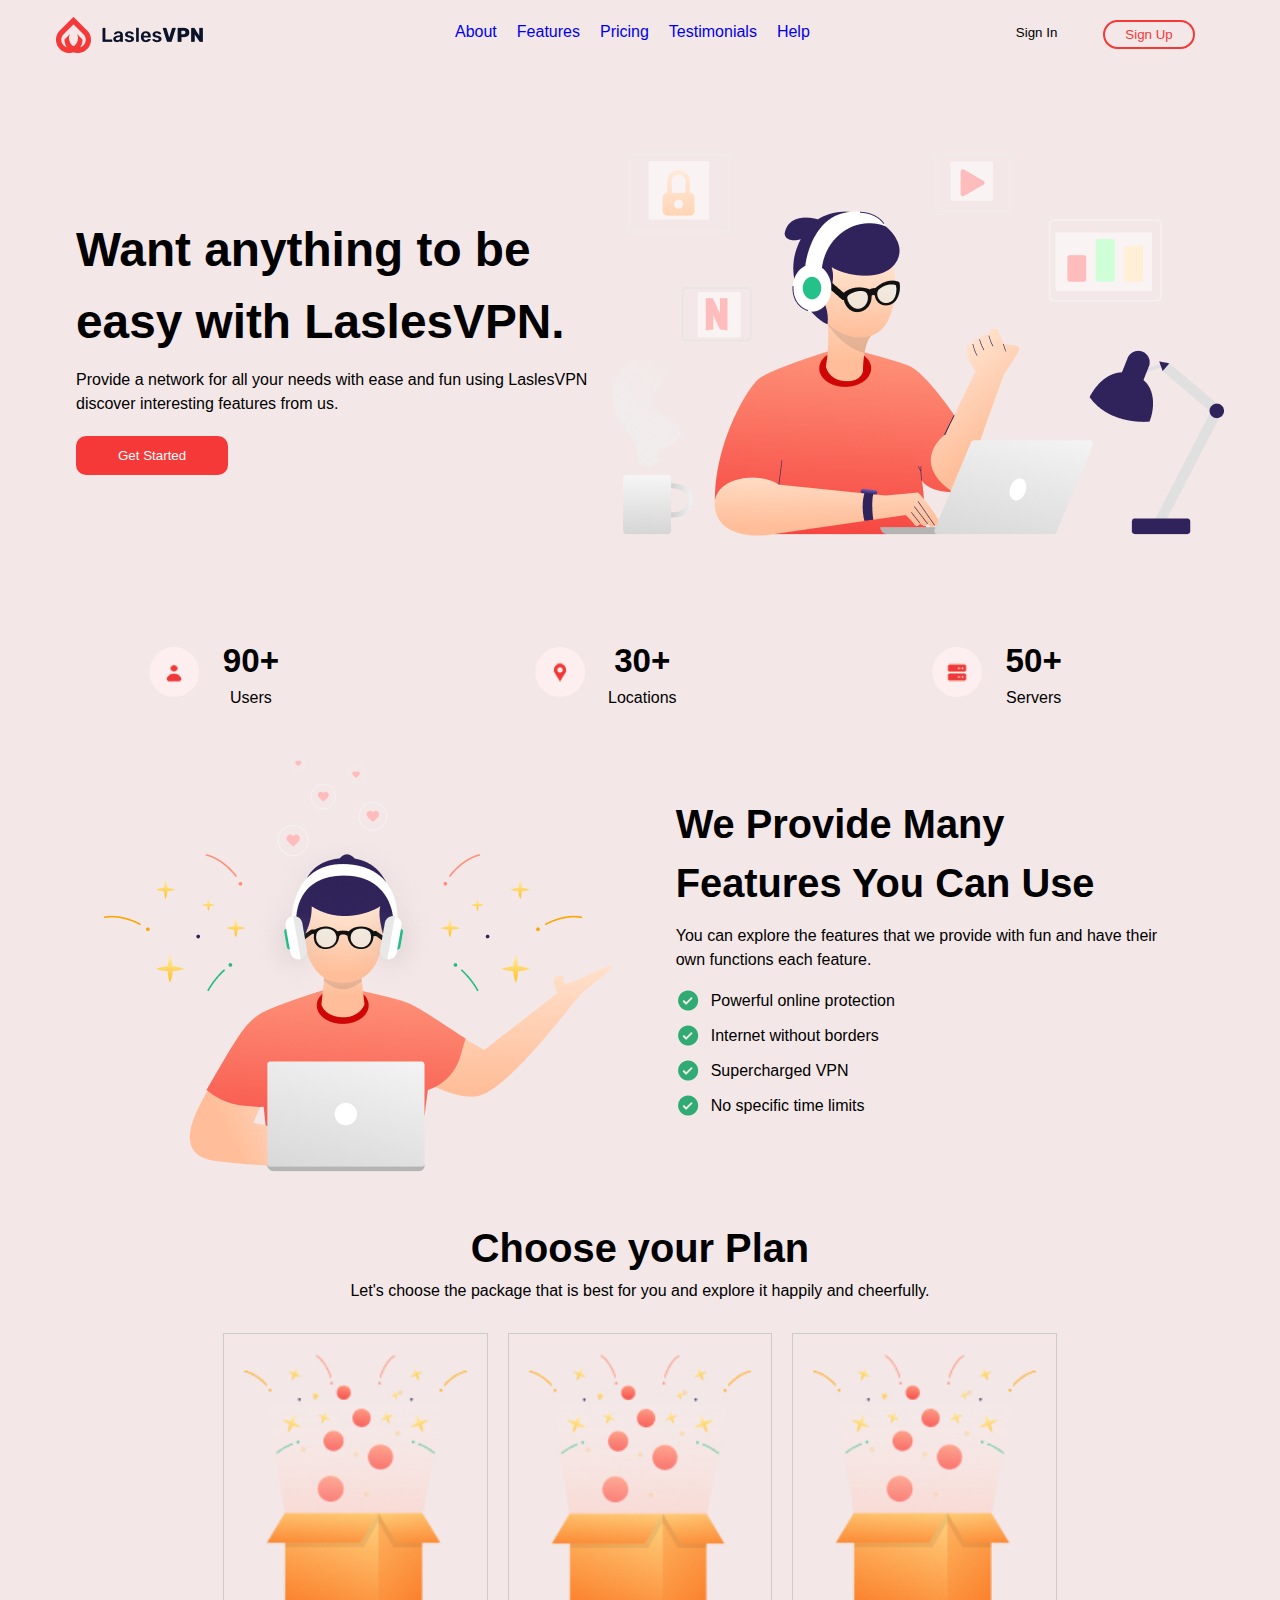
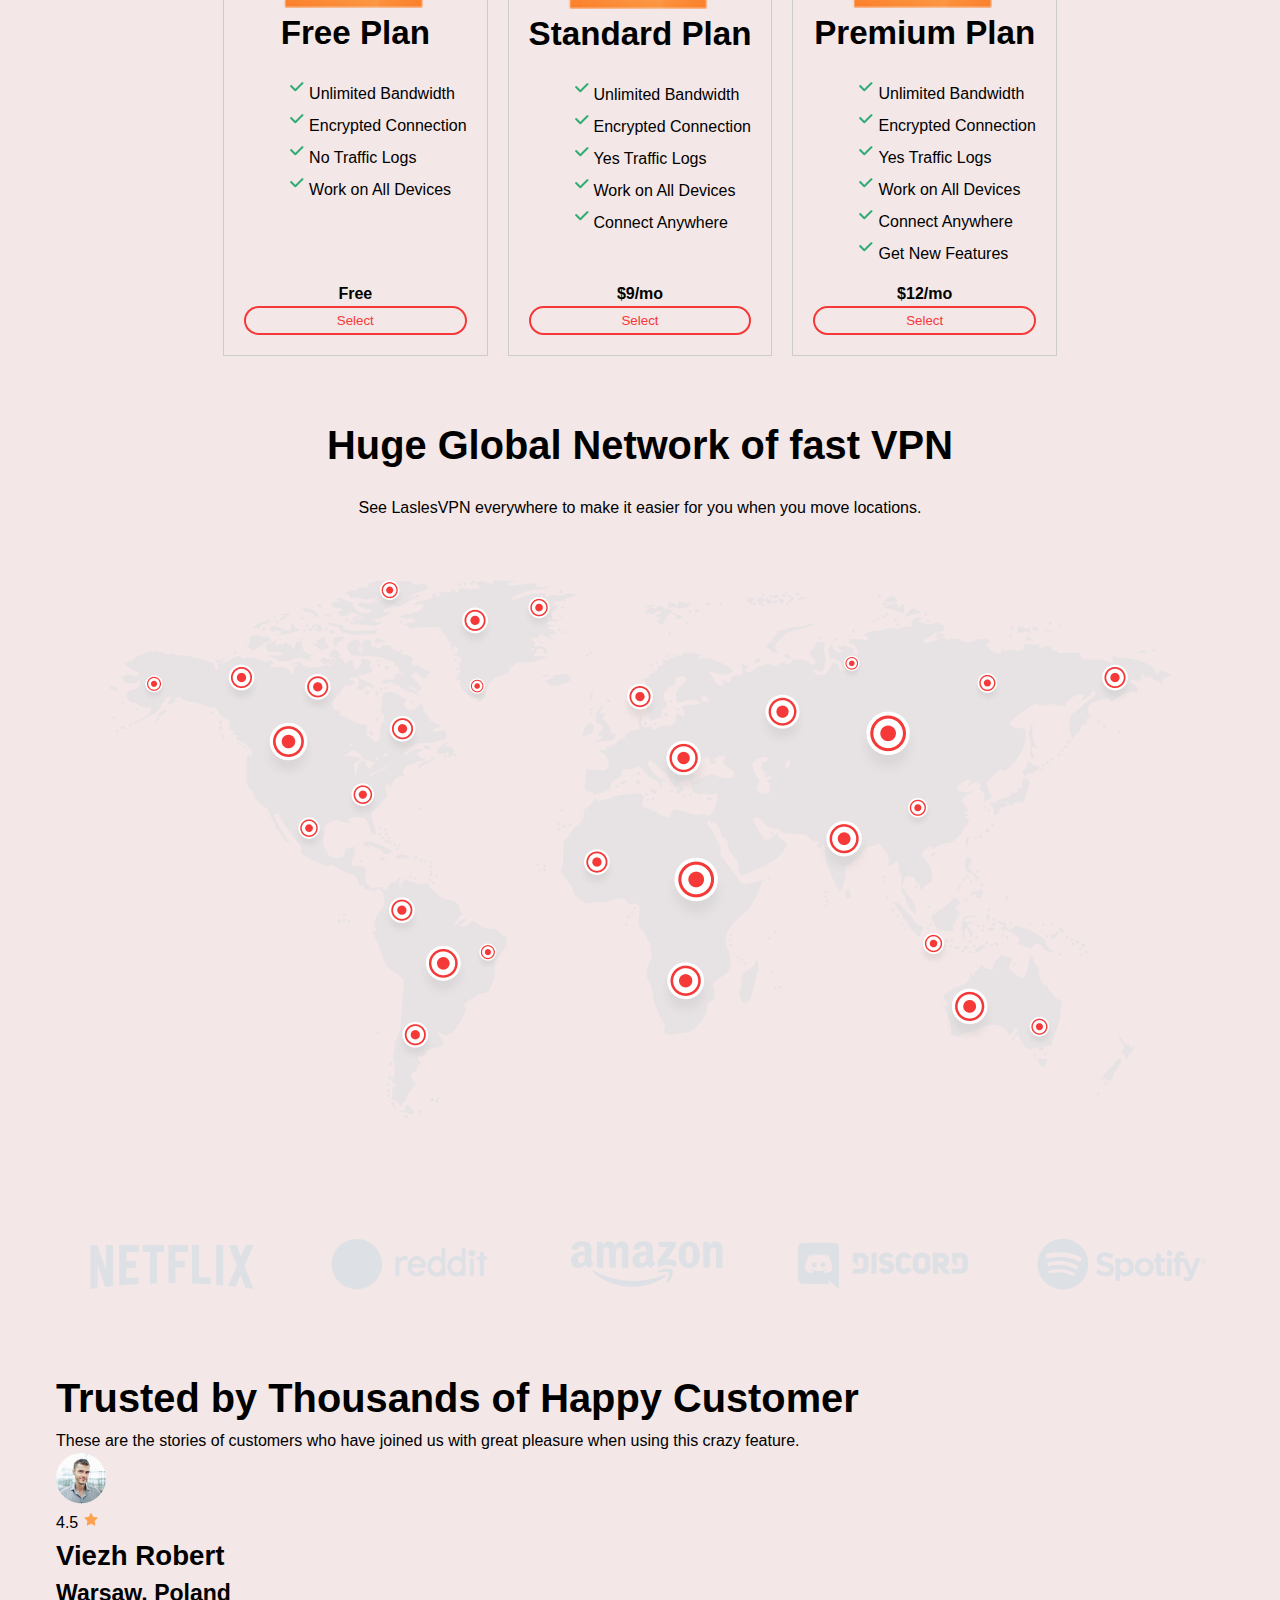
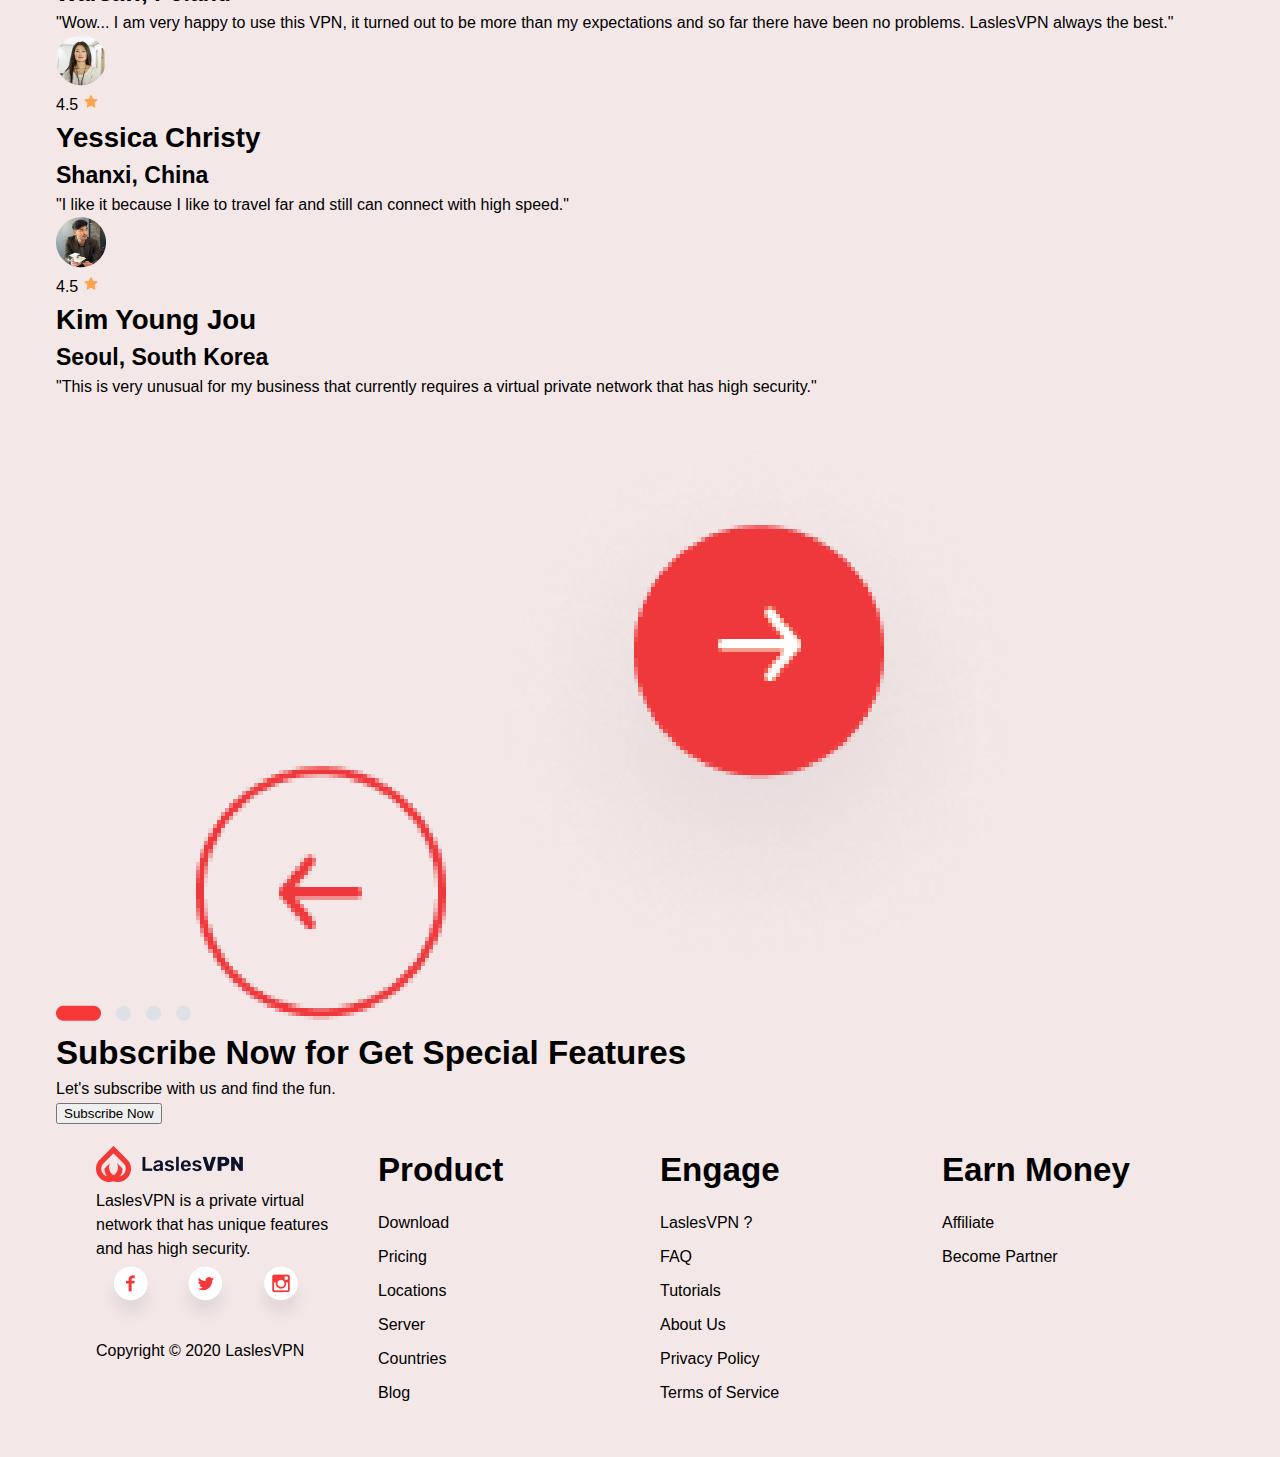
==== index.html @ 1bed78ab "adds styles to plans and network" ====
<!DOCTYPE html>
<html lang="en">

<head>
    <meta charset="UTF-8">
    <meta name="viewport" content="width=device-width, initial-scale=1.0">
    <title>Midterm</title>
    <link rel="stylesheet" href="css/main.css">
</head>

<body>
    <div class="container">
        <header class="header">
            <!-- Creating div for Navigation List -->
            <div class="nav">
                <img src="images/Logo.png" alt="">
                <nav>
                    <ul>
                        <li><a href="#">About</a></li>
                        <li><a href="#">Features</a></li>
                        <li><a href="#">Pricing</a></li>
                        <li><a href="#">Testimonials</a></li>
                        <li><a href="#">Help</a></li>
                        <li><button type="button" class="si-button">Sign In</button></li>
                        <li><button type="button" class="su-button">Sign Up</button></li>
                    </ul>
                </nav>
            </div>
        </header>

        <main class="main-content">
            <!-- creating div for Banner -->
            <div class="banner">
                <div class="banner-content">
                    <h1>Want anything to be easy with LaslesVPN.</h1>
                    <p>Provide a network for all your needs with ease and fun using LaslesVPN discover interesting
                        features
                        from us.</p>
                    <button type="button" class="gs-button">Get Started</button>
                </div>
                <img src="images/Illustration1.png" alt="">
            </div>
            <div class="uls-icons">
                <img src="images/users.png" alt="">
                <div>
                    <h3>90+</h3>
                    <p>Users</p>
                </div>
                <img src="images/locations.png" alt="">
                <div>
                    <h3>30+</h3>
                    <p>Locations</p>
                </div>
                <img src="images/servers.png" alt="">
                <div>
                    <h3>50+</h3>
                    <p>Servers</p>
                </div>
            </div>

            <!-- creating features section-->
            <section class="features-section">
                <div class="features">
                    <img src="images/Illustration2.png" alt="">
                    <div class="features-content">
                        <h2>We Provide Many Features You Can Use</h2>
                        <p>You can explore the features that we provide with fun and have their own functions each
                            feature.
                        </p>
                        <ul>
                            <li><img src="images/bx_bxs-check-circle.png" alt="">Powerful online protection</li>
                            <li><img src="images/bx_bxs-check-circle.png" alt="">Internet without borders</li>
                            <li><img src="images/bx_bxs-check-circle.png" alt="">Supercharged VPN</li>
                            <li><img src="images/bx_bxs-check-circle.png" alt="">No specific time limits</li>
                        </ul>
                    </div>
                </div>
            </section>

            <!-- creating section to create cards for choose your plan -->
            <section class="plans">
                <div class="plan-info">
                    <h2>Choose your Plan</h2>
                    <p>Let's choose the package that is best for you and explore it happily and cheerfully.</p>
                </div>
                <div class="plan-cards">
                    <div class="plan-card">
                        <img src="images/Premium.png" alt="">
                        <h3>Free Plan</h3>
                        <ul>
                            <li><img src="images/jam_check.png" alt="">Unlimited Bandwidth</li>
                            <li><img src="images/jam_check.png" alt="">Encrypted Connection</li>
                            <li><img src="images/jam_check.png" alt="">No Traffic Logs</li>
                            <li><img src="images/jam_check.png" alt="">Work on All Devices</li>
                        </ul>
                        <p>Free</p>
                        <button type="button" class="select-button">Select</button>
                    </div>
                    <div class="plan-card">
                        <img src="images/Premium.png" alt="">
                        <h3>Standard Plan</h3>
                        <ul>
                            <li><img src="images/jam_check.png" alt="">Unlimited Bandwidth</li>
                            <li><img src="images/jam_check.png" alt="">Encrypted Connection</li>
                            <li><img src="images/jam_check.png" alt="">Yes Traffic Logs</li>
                            <li><img src="images/jam_check.png" alt="">Work on All Devices</li>
                            <li><img src="images/jam_check.png" alt="">Connect Anywhere</li>
                        </ul>
                        <p>$9/mo</p>
                        <button type="button" class="select-button">Select</button>
                    </div>
                    <div class="plan-card">
                        <img src="images/Premium.png" alt="">
                        <h3>Premium Plan</h3>
                        <ul>
                            <li><img src="images/jam_check.png" alt="">Unlimited Bandwidth</li>
                            <li><img src="images/jam_check.png" alt="">Encrypted Connection</li>
                            <li><img src="images/jam_check.png" alt="">Yes Traffic Logs</li>
                            <li><img src="images/jam_check.png" alt="">Work on All Devices</li>
                            <li><img src="images/jam_check.png" alt="">Connect Anywhere</li>
                            <li><img src="images/jam_check.png" alt="">Get New Features</li>
                        </ul>
                        <p>$12/mo</p>
                        <button type="button" class="select-button">Select</button>
                    </div>
                </div>
            </section>

            <!-- creating network section -->
            <section class="network-section">
                <div class="network">
                    <h2>Huge Global Network of fast VPN</h2>
                    <p>See LaslesVPN everywhere to make it easier for you when you move locations.</p>
                    <img src="images/HugeGlobal.png" alt="">
                    <img src="images/Sponsored.png" alt="">
                </div>
            </section>

            <!-- creating testiomonial section -->
            <section class="testiomonial-section">
                <div class="testimonial">
                    <h2>Trusted by Thousands of Happy Customer</h2>
                    <p>These are the stories of customers who have joined us with great pleasure when using this
                        crazy feature.</p>
                    <div class="testimonial-card">
                        <img src="images/Ellipse175.png" alt="">
                        <p class="rating">
                            4.5 <img src="images/ant-design_star-filled.png" alt="">
                        </p>
                        <h4>Viezh Robert</h4>
                        <h5>Warsaw, Poland</h5>
                        <p>"Wow... I am very happy to use this VPN, it turned out to be more than my expectations
                            and so far there have been no problems. LaslesVPN always the best."</p>
                    </div>
                    <div class="testimonial-card">
                        <img src="images/Ellipse175(1).png" alt="">
                        <p class="rating">
                            4.5 <img src="images/ant-design_star-filled.png" alt="">
                        </p>
                        <h4>Yessica Christy</h4>
                        <h5>Shanxi, China</h5>
                        <p>"I like it because I like to travel far and still can connect with high speed."</p>
                    </div>
                    <div class="testimonial-card">
                        <img src="images/Ellipse175(2).png" alt="">
                        <p class="rating">
                            4.5 <img src="images/ant-design_star-filled.png" alt="">
                        </p>
                        <h4>Kim Young Jou</h4>
                        <h5>Seoul, South Korea</h5>
                        <p>"This is very unusual for my business that currently requires a virtual private network
                            that has high security."</p>
                    </div>
                    <img src="images/Group1300.png" alt="">
                    <img src="images/arrowleft.png" alt="">
                    <img src="images/arrowright.png" alt="">

                </div>
            </section>

            <!-- creating subscribe section -->
            <section class="subscribe-section">
                <div class="subscribe">
                    <h3>Subscribe Now for Get Special Features</h3>
                    <p>Let's subscribe with us and find the fun.</p>
                    <button type="submit" class="sub-button">Subscribe Now</button>
                </div>
            </section>
        </main>

        <!-- creating footer section -->
        <footer class="footer">
            <div class="left-column">
                <img src="images/Logo.png" alt="">
                <p>LaslesVPN is a private virtual network that has unique features and has high security.</p>
                <img src="images/Facebook.png" alt="">
                <img src="images/Twitter.png" alt="">
                <img src="images/Instagram.png" alt="">
                <p>Copyright &copy; 2020 LaslesVPN</p>
            </div>

            <div class="footer-links">
                <h3>Product</h3>
                <ul>
                    <li>Download</li>
                    <li>Pricing</li>
                    <li>Locations</li>
                    <li>Server</li>
                    <li>Countries</li>
                    <li>Blog</li>
                </ul>
            </div>

            <div class="footer-links">
                <h3>Engage</h3>
                <ul>
                    <li>LaslesVPN ?</li>
                    <li>FAQ</li>
                    <li>Tutorials</li>
                    <li>About Us</li>
                    <li>Privacy Policy</li>
                    <li>Terms of Service</li>
                </ul>
            </div>

            <div class="footer-links">
                <h3>Earn Money</h3>
                <ul>
                    <li>Affiliate</li>
                    <li>Become Partner</li>
                </ul>
            </div>
        </footer>
    </div>

</body>

</html>
---- css/main.css ----
/* Global Styles */
html {
    font-family: 'Open Sans', sans-serif;
    box-sizing: border-box;
    background-color: #f3e7e7;
}

body {
    line-height: 1.5;
    max-width: 1200px;
    margin: 0 auto;
}

h1,
h2,
h3,
h4,
h5 {
    font-weight: bold;
    margin: 0 auto
}

/* Proportionate font sizes to eachother: www.modularscale.com */
h1 {
    font-size: 47.776px;
}

h2 {
    font-size: 39.813px;
}

h3 {
    font-size: 33.178px;
}

h4 {
    font-size: 27.648px;
}

h5 {
    font-size: 23.04px;
}

p {
    margin: 0 auto;
}

/* Styling the global container */
.container {
    max-width: 1200px;
    margin: 0 auto;
    padding: 1em;
}

/* Removing bullet points and underline from nav list */
.nav ul {
    list-style: none;
}

.nav a {
    text-decoration: none;
}

/* Styling nav to the top of the page */
.nav {
    display: flex;
    align-items: center; 
}

.nav nav ul {
    display: flex;
    margin: 0;
    padding: 0;
    list-style: none;
}

.nav nav ul li {
    margin-right: 20px; 
}

/* Adjusting the margin to add space between the logo and the navigation */
.nav img {
    margin-right: 250px; 
}

/* Adjusting the margin to add space between "Help" and "Sign In" */
.nav nav ul li:nth-child(5) {
    margin-right: 200px; 
}

/* Styling Sign In & Sign Up buttons */
.si-button{
    background-color: transparent;
    border: none; 
    color: black; 
    margin-right: 20px; 
}

.su-button{
    background-color: transparent; 
    border: 2px solid #F53838; 
    border-radius: 20px;
    padding: 5px 20px;
    color: #F53838; 
}

/* Styling banner */
.banner {
    display: flex;
    align-items: center; 
    padding: 100px 0;
}

.banner img {
    flex: 1; 
    max-width: 100%; 
}

.banner-content {
    flex: 1; 
    padding: 0 20px; 
}

.banner p {
    padding-top: 10px;
}

.banner button {
    margin-top: 20px; 
}

.gs-button{
    background-color: #F53838; 
    border: 2px solid #F53838; 
    border-radius: 10px;
    padding: 10px 40px;
    color: #FFF; 
}

/* Putting icons in one row using flex */
.uls-icons {
    display: flex;
    align-items: center;
    
}

.uls-icons div {
    display: flex;
    flex-direction: column; 
    margin-right: auto;
}

.uls-icons img {
    width: 50px; 
    height: auto; 
    margin-right: 2%;
    margin-left: 8%;
}

/* Styling Features Div */
.features {
    display: flex;
    align-items: center; 
    margin: 4%;
}

.features img {
    max-width: 100%; 
    margin-right: 4%;
}

.features-content {
    flex: 1; 
    padding: 0 20px;
}

.features p {
    padding-top: 10px;
}

.features ul {
    list-style: none;
    padding: 0; 
}

.features ul li {
    display: flex; 
    align-items: center; 
    margin-bottom: 10px; 
}

.features ul li img {
    margin-right: 10px; 
}

/* Styling Choose your plan section */
.plans {
    text-align: center; 
}

.plan-info {
    margin-bottom: 20px; 
}

.plan-cards {
    display: flex;
    flex-wrap: wrap; 
    justify-content: center; 
    margin-bottom: 50px;
}

.plan-card {
    width: fit-content; 
    margin: 10px; 
    padding: 20px;
    box-sizing: border-box;
    border: 1px solid #ccc;
    text-align: center; 
    display: flex;
    flex-direction: column;
    justify-content: space-between;
}

.plan-card:hover {
    border: 2px solid #F53838;
}

.plan-card p {
    margin-top: auto; 
    font-weight: bold;
}

.plan-cards ul li {
    list-style: none;
    text-align: justify;
}

.select-button {
    background-color: transparent; 
    border: 2px solid #F53838; 
    border-radius: 20px;
    padding: 5px 20px;
    color: #F53838; 
}

.select-button:hover {
    color: #FFF;
    background-color: #F53838;
}

/* styling network section */
.network {
    display: flex;
    flex-direction: column;
    align-items: center;
    justify-content: center;
    text-align: center;
}

.network h2,
.network p {
    margin-bottom: 20px; 
}

.network img {
    margin-top: 40px; 
}

/* Footer Styling */
.footer {
    display: flex;
    flex-wrap: wrap;
    padding: 20px;
    background-color: #f3e7e7;
}

.footer > div {
    flex: 1;
    padding: 0 20px;
}

.footer img {
    max-width: 100%;
}

.footer-links ul {
    list-style: none;
    padding: 0;
}

.footer-links ul li {
    margin-bottom: 10px;
}
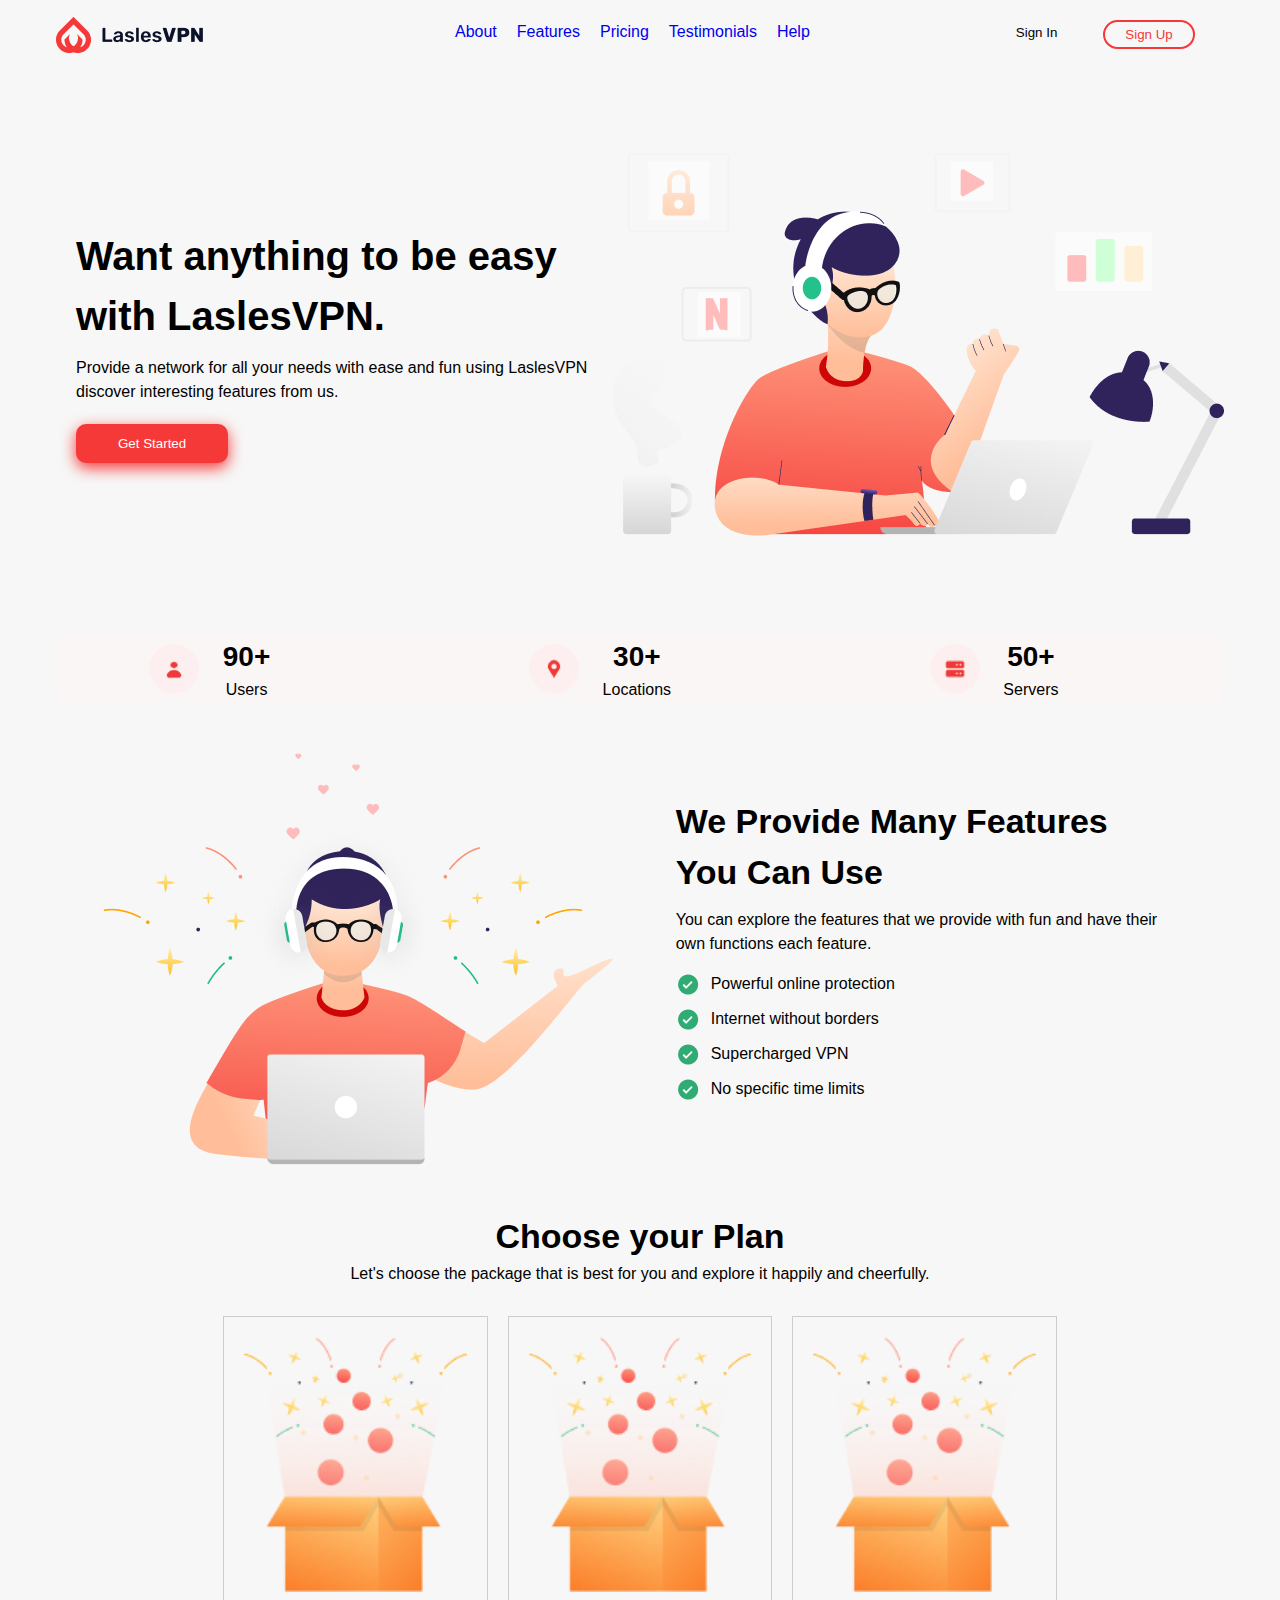
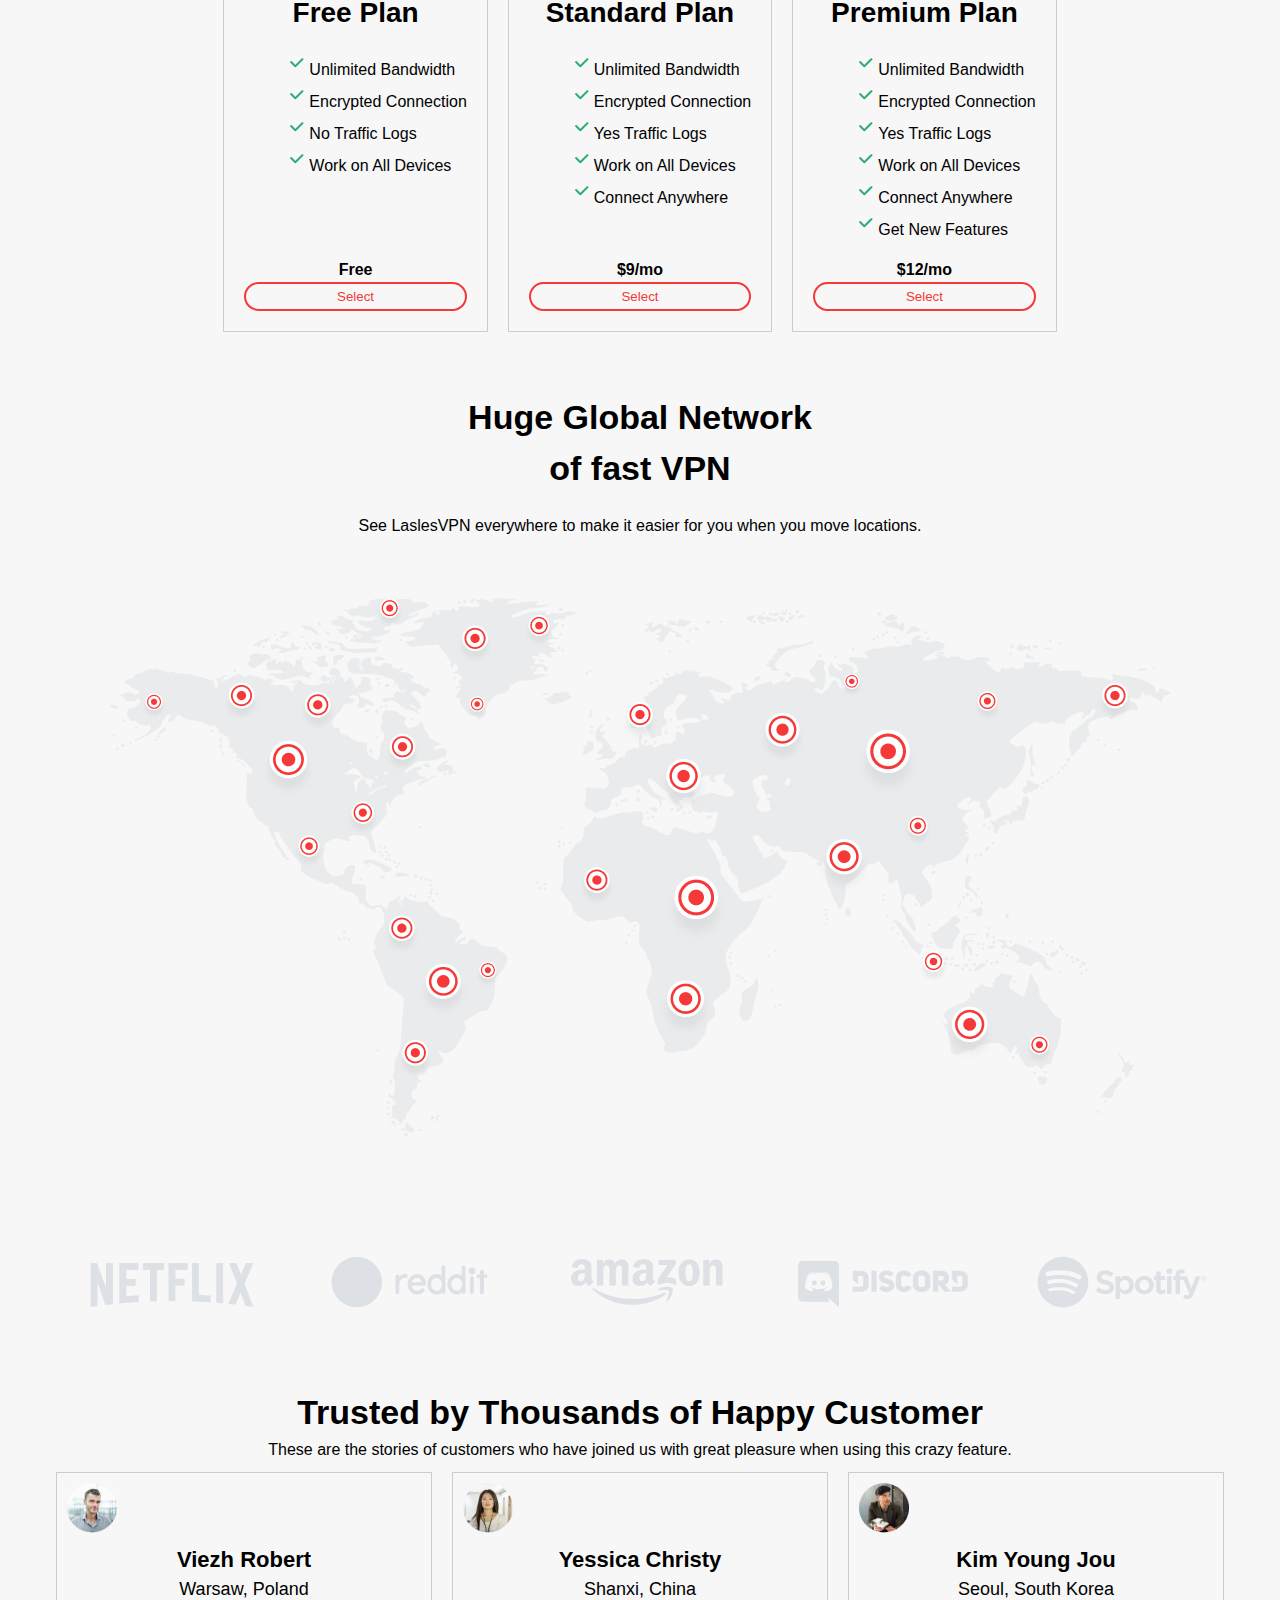
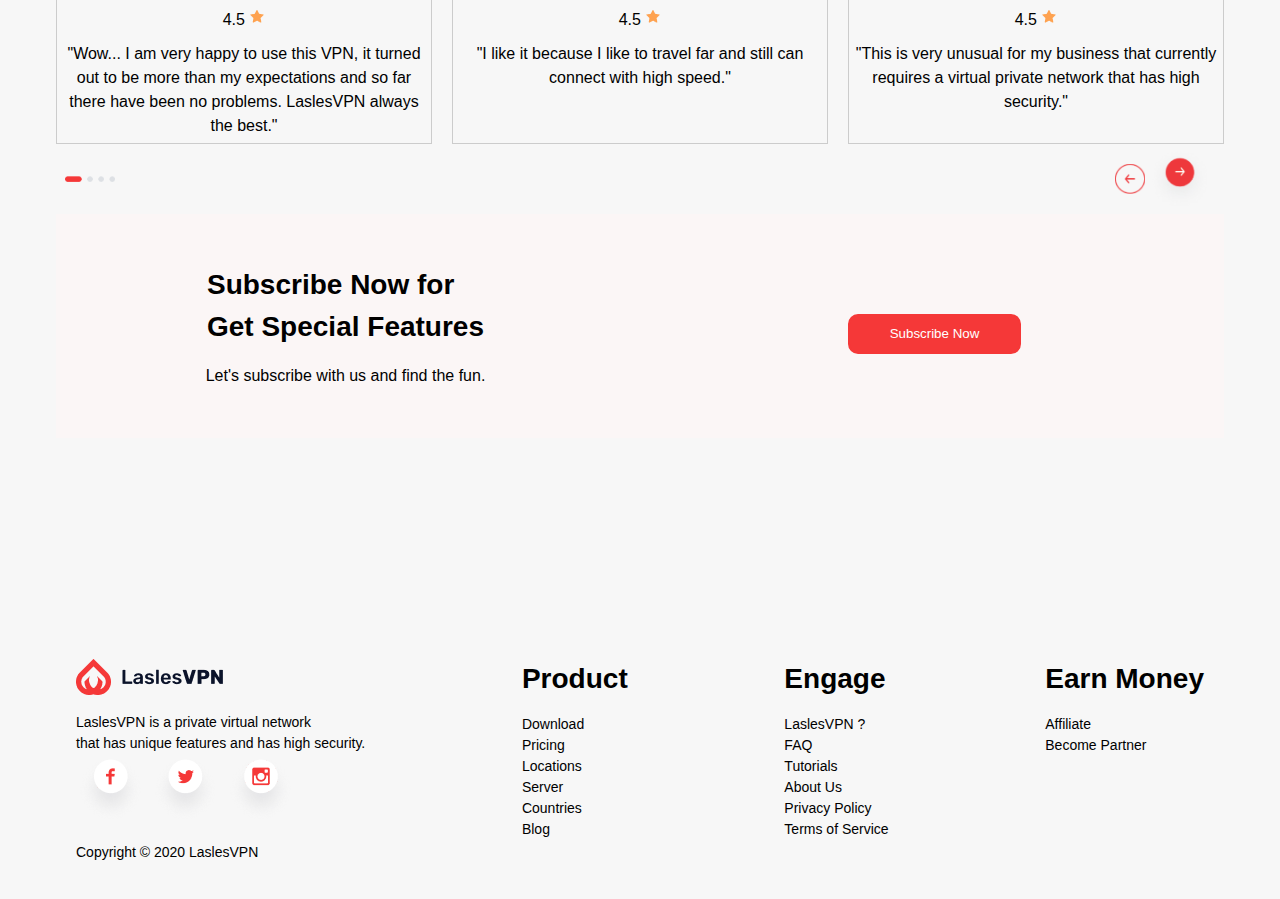
==== commit 34d904a0: "adds styles to footer" ====
--- a/index.html
+++ b/index.html
@@ -13,7 +13,7 @@
         <header class="header">
             <!-- Creating div for Navigation List -->
             <div class="nav">
-                <img src="images/Logo.png" alt="">
+                <img href="index.html" class="home-button" src="images/Logo.png" alt="">
                 <nav>
                     <ul>
                         <li><a href="#">About</a></li>
@@ -129,59 +129,76 @@
             <!-- creating network section -->
             <section class="network-section">
                 <div class="network">
-                    <h2>Huge Global Network of fast VPN</h2>
+                    <h2>Huge Global Network <br>of fast VPN</h2>
                     <p>See LaslesVPN everywhere to make it easier for you when you move locations.</p>
                     <img src="images/HugeGlobal.png" alt="">
                     <img src="images/Sponsored.png" alt="">
                 </div>
             </section>
 
+
             <!-- creating testiomonial section -->
-            <section class="testiomonial-section">
-                <div class="testimonial">
+            <div class="testimonial-container">
+
+                <div class="testimonial-heading">
                     <h2>Trusted by Thousands of Happy Customer</h2>
                     <p>These are the stories of customers who have joined us with great pleasure when using this
                         crazy feature.</p>
-                    <div class="testimonial-card">
-                        <img src="images/Ellipse175.png" alt="">
-                        <p class="rating">
-                            4.5 <img src="images/ant-design_star-filled.png" alt="">
-                        </p>
+                </div>
+
+                <div class="testimonial-cards">
+
+                    <section class="testimonial-card">
+                        <img class="profile" src="images/Ellipse175.png" alt="">
                         <h4>Viezh Robert</h4>
                         <h5>Warsaw, Poland</h5>
-                        <p>"Wow... I am very happy to use this VPN, it turned out to be more than my expectations
-                            and so far there have been no problems. LaslesVPN always the best."</p>
-                    </div>
-                    <div class="testimonial-card">
-                        <img src="images/Ellipse175(1).png" alt="">
-                        <p class="rating">
-                            4.5 <img src="images/ant-design_star-filled.png" alt="">
-                        </p>
+                        <p class="rating">4.5 <img src="images/ant-design_star-filled.png" alt=""></p>
+                        <div class="testimonial-info">
+                            <p>
+                                "Wow... I am very happy to use this VPN, it turned out to be more than my
+                                expectations and so far there have been no problems. LaslesVPN always the best."
+                            </p>
+                        </div>
+                    </section>
+
+                    <section class="testimonial-card">
+                        <img class="profile" src="images/Ellipse175(1).png" alt="">
                         <h4>Yessica Christy</h4>
                         <h5>Shanxi, China</h5>
-                        <p>"I like it because I like to travel far and still can connect with high speed."</p>
-                    </div>
-                    <div class="testimonial-card">
-                        <img src="images/Ellipse175(2).png" alt="">
-                        <p class="rating">
-                            4.5 <img src="images/ant-design_star-filled.png" alt="">
-                        </p>
+                        <p class="rating">4.5 <img src="images/ant-design_star-filled.png" alt=""></p>
+                        <div class="testimonial-info">
+                            <p>
+                                "I like it because I like to travel far and still can connect with high
+                                speed."
+                            </p>
+                        </div>
+                    </section>
+
+                    <section class="testimonial-card">
+                        <img class="profile" src="images/Ellipse175(2).png" alt="">
                         <h4>Kim Young Jou</h4>
                         <h5>Seoul, South Korea</h5>
-                        <p>"This is very unusual for my business that currently requires a virtual private network
-                            that has high security."</p>
-                    </div>
+                        <p class="rating"> 4.5 <img src="images/ant-design_star-filled.png" alt=""></p>
+                        <div class="testimonial-info">
+                            <p>
+                                "This is very unusual for my business that currently requires a virtual private network
+                                that has high security."
+                            </p>
+                        </div>
+                    </section>
+                </div>
+
+                <div class="testimonial-foot">
                     <img src="images/Group1300.png" alt="">
                     <img src="images/arrowleft.png" alt="">
                     <img src="images/arrowright.png" alt="">
-
-                </div>
-            </section>
+                </div>
+            </div>
 
             <!-- creating subscribe section -->
             <section class="subscribe-section">
                 <div class="subscribe">
-                    <h3>Subscribe Now for Get Special Features</h3>
+                    <h3>Subscribe Now for<br>Get Special Features</h3>
                     <p>Let's subscribe with us and find the fun.</p>
                     <button type="submit" class="sub-button">Subscribe Now</button>
                 </div>
@@ -192,7 +209,7 @@
         <footer class="footer">
             <div class="left-column">
                 <img src="images/Logo.png" alt="">
-                <p>LaslesVPN is a private virtual network that has unique features and has high security.</p>
+                <p>LaslesVPN is a private virtual network<br>that has unique features and has high security.</p>
                 <img src="images/Facebook.png" alt="">
                 <img src="images/Twitter.png" alt="">
                 <img src="images/Instagram.png" alt="">
--- a/css/main.css
+++ b/css/main.css
@@ -2,7 +2,7 @@
 html {
     font-family: 'Open Sans', sans-serif;
     box-sizing: border-box;
-    background-color: #f3e7e7;
+    background-color: #f7f7f7; 
 }
 
 body {
@@ -20,30 +20,32 @@
     margin: 0 auto
 }
 
-/* Proportionate font sizes to eachother: www.modularscale.com */
+
 h1 {
-    font-size: 47.776px;
+    font-size: 40px;
 }
 
 h2 {
-    font-size: 39.813px;
+    font-size: 34px;
 }
 
 h3 {
-    font-size: 33.178px;
+    font-size: 28px;
 }
 
 h4 {
-    font-size: 27.648px;
+    font-size: 22px;
 }
 
 h5 {
-    font-size: 23.04px;
+    font-size: 18px;
 }
 
 p {
     margin: 0 auto;
-}
+    font-size: 16px;
+}
+
 
 /* Styling the global container */
 .container {
@@ -104,6 +106,22 @@
     color: #F53838; 
 }
 
+.si-button:hover {
+    color: #F53838; 
+}
+
+.su-button:hover {
+    background-color: #F53838;
+    color: #FFF;
+}
+
+.home-button {
+    transition: transform 0.3s ease;
+}
+
+.home-button:hover {
+    transform: scale(1.3); 
+}
 /* Styling banner */
 .banner {
     display: flex;
@@ -135,13 +153,14 @@
     border-radius: 10px;
     padding: 10px 40px;
     color: #FFF; 
+    box-shadow: 0 5px 15px #F53838;
 }
 
 /* Putting icons in one row using flex */
 .uls-icons {
     display: flex;
     align-items: center;
-    
+    background-color: #fbf6f6;
 }
 
 .uls-icons div {
@@ -266,21 +285,119 @@
     margin-top: 40px; 
 }
 
+/* Styling Testimonials */
+.testimonial-heading {
+    text-align: center;
+    padding-bottom: 10px;
+}
+
+.testimonial-card h5 {
+    font-weight: lighter;
+}
+
+.testimonial-cards {
+    display: grid;
+    grid-template-columns: repeat(auto-fit, minmax(200px, 1fr)); 
+    gap: 20px; 
+}
+
+.testimonial-card {
+    display: flex;
+    flex-direction: column; 
+    border: 1px solid #ccc;
+}
+
+.profile {
+    width: 50px;
+    height: 50px;
+    padding: 10px;
+}
+
+.testimonial-card p {
+    margin: 5px 0;
+    text-align: center;
+}
+
+.testimonial-foot {
+    display: flex;
+    justify-content: center; /* Center the images horizontally */
+    align-items: center; 
+}
+.testimonial-foot img:nth-child(1) {
+    width: 50px;
+}
+
+.testimonial-foot img:nth-child(2) {
+    width: 30px;
+    height: 30px;
+    padding-left: 1000px;
+}
+
+.testimonial-foot img:nth-child(3) {
+    width: 70px;
+    height: 70px;
+}
+
+/* Subscribe Section Stylling */
+.subscribe {
+    display: grid;
+    grid-template-columns: 1fr 1fr; 
+    grid-template-rows: 1fr auto;
+    gap: 10px; 
+}
+
+.subscribe {
+    background-color: #fbf6f6;
+}
+
+.subscribe p {
+    grid-column: 1;
+    margin-bottom: 50px;
+}
+
+.subscribe h3 {
+    margin-top: 50px;
+}
+
+.sub-button {
+    grid-column: 2;
+    grid-row: 1;
+    justify-self: center;
+    margin-top: 100px;
+}
+
+
+.sub-button {
+    background-color: #F53838; 
+    color: #FFF; 
+    border: 2px solid #F53838; 
+    border-radius: 10px;
+    padding: 10px 40px; 
+    width: auto; 
+    height: 40px; 
+}
+
+.sub-button:hover {
+    color: #F53838;
+    background-color: #FFF;
+}
+
 /* Footer Styling */
 .footer {
     display: flex;
-    flex-wrap: wrap;
-    padding: 20px;
-    background-color: #f3e7e7;
-}
-
-.footer > div {
-    flex: 1;
-    padding: 0 20px;
+    justify-content: space-between; 
+    padding: 20px; 
+    margin-top: 200px;
+}
+
+.footer p,
+.footer ul {
+    font-size: 14px;
 }
 
 .footer img {
-    max-width: 100%;
+    max-width: 100%; 
+    margin-bottom: 10px; 
 }
 
 .footer-links ul {
@@ -288,6 +405,11 @@
     padding: 0;
 }
 
-.footer-links ul li {
-    margin-bottom: 10px;
-}
+.footer-links ul {
+    list-style: none; 
+    padding: 0; 
+}
+
+.footer-links h3 {
+    margin-bottom: 10px; 
+}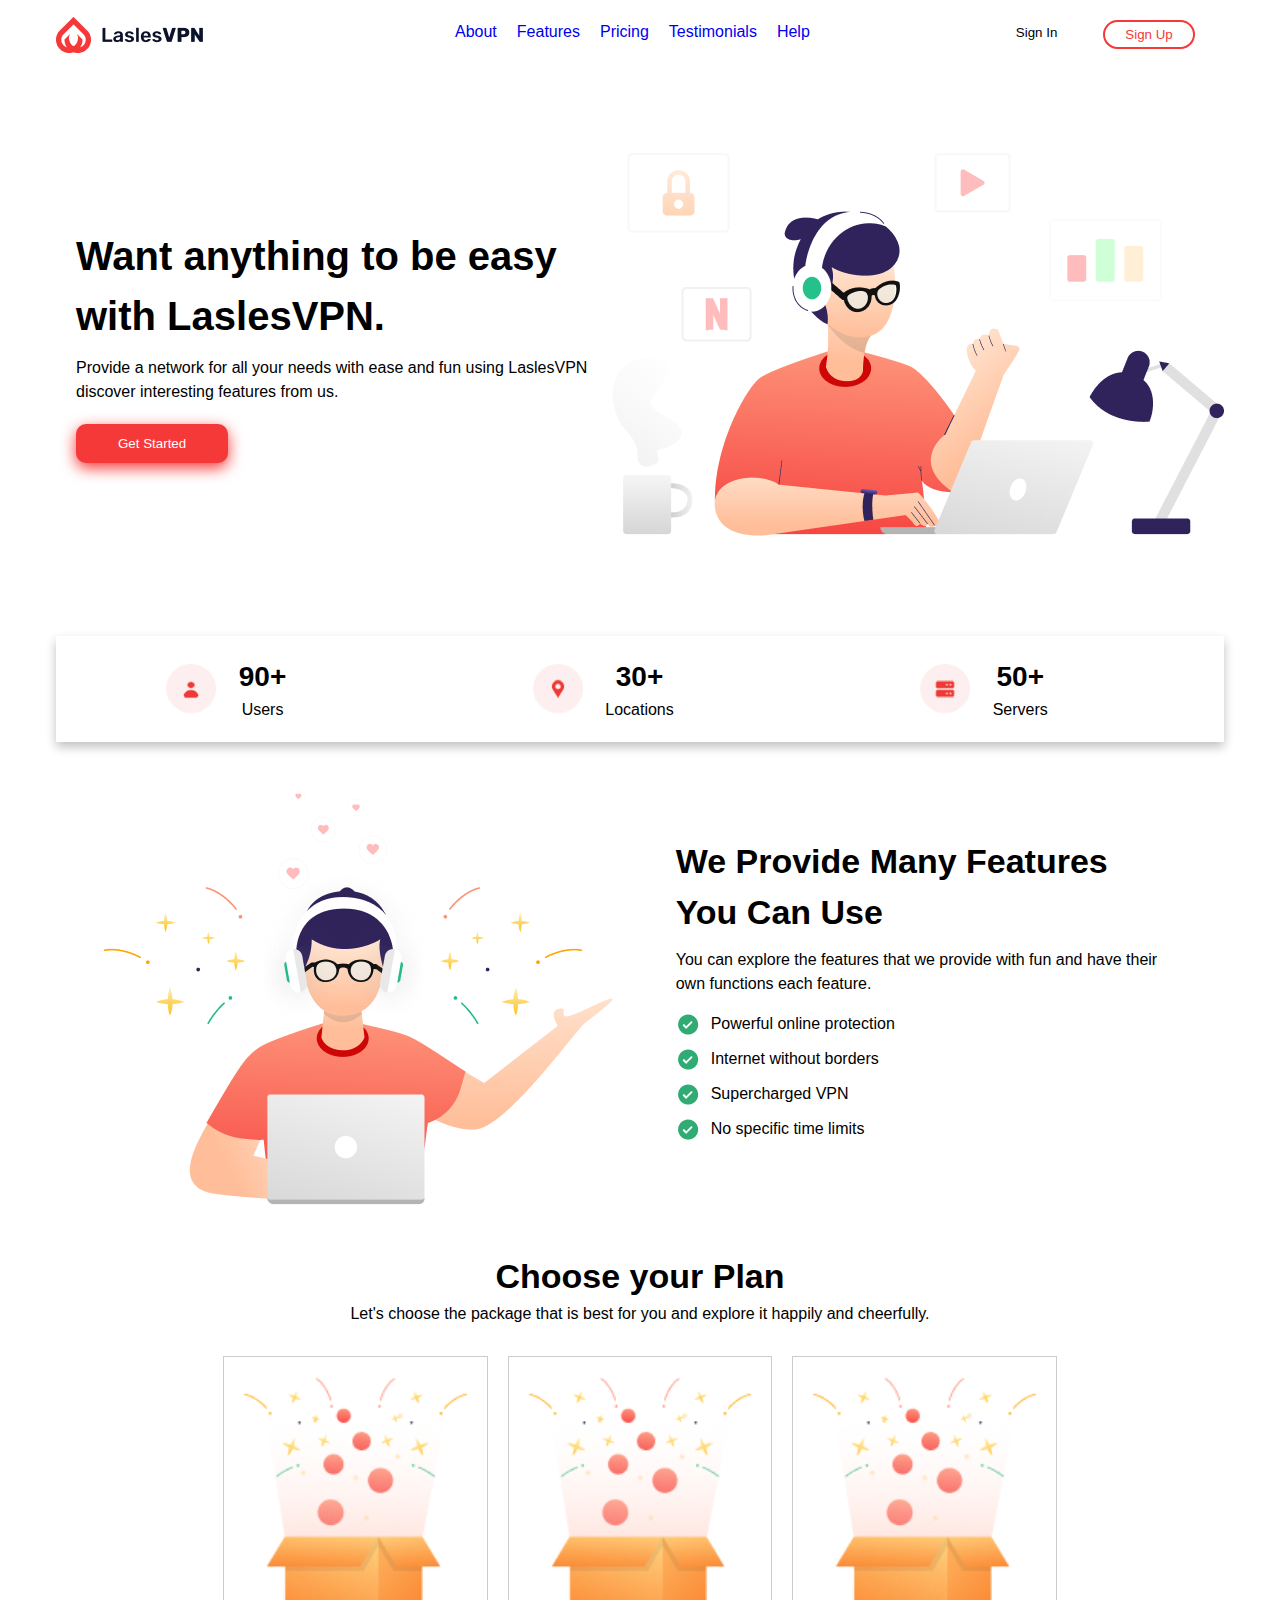
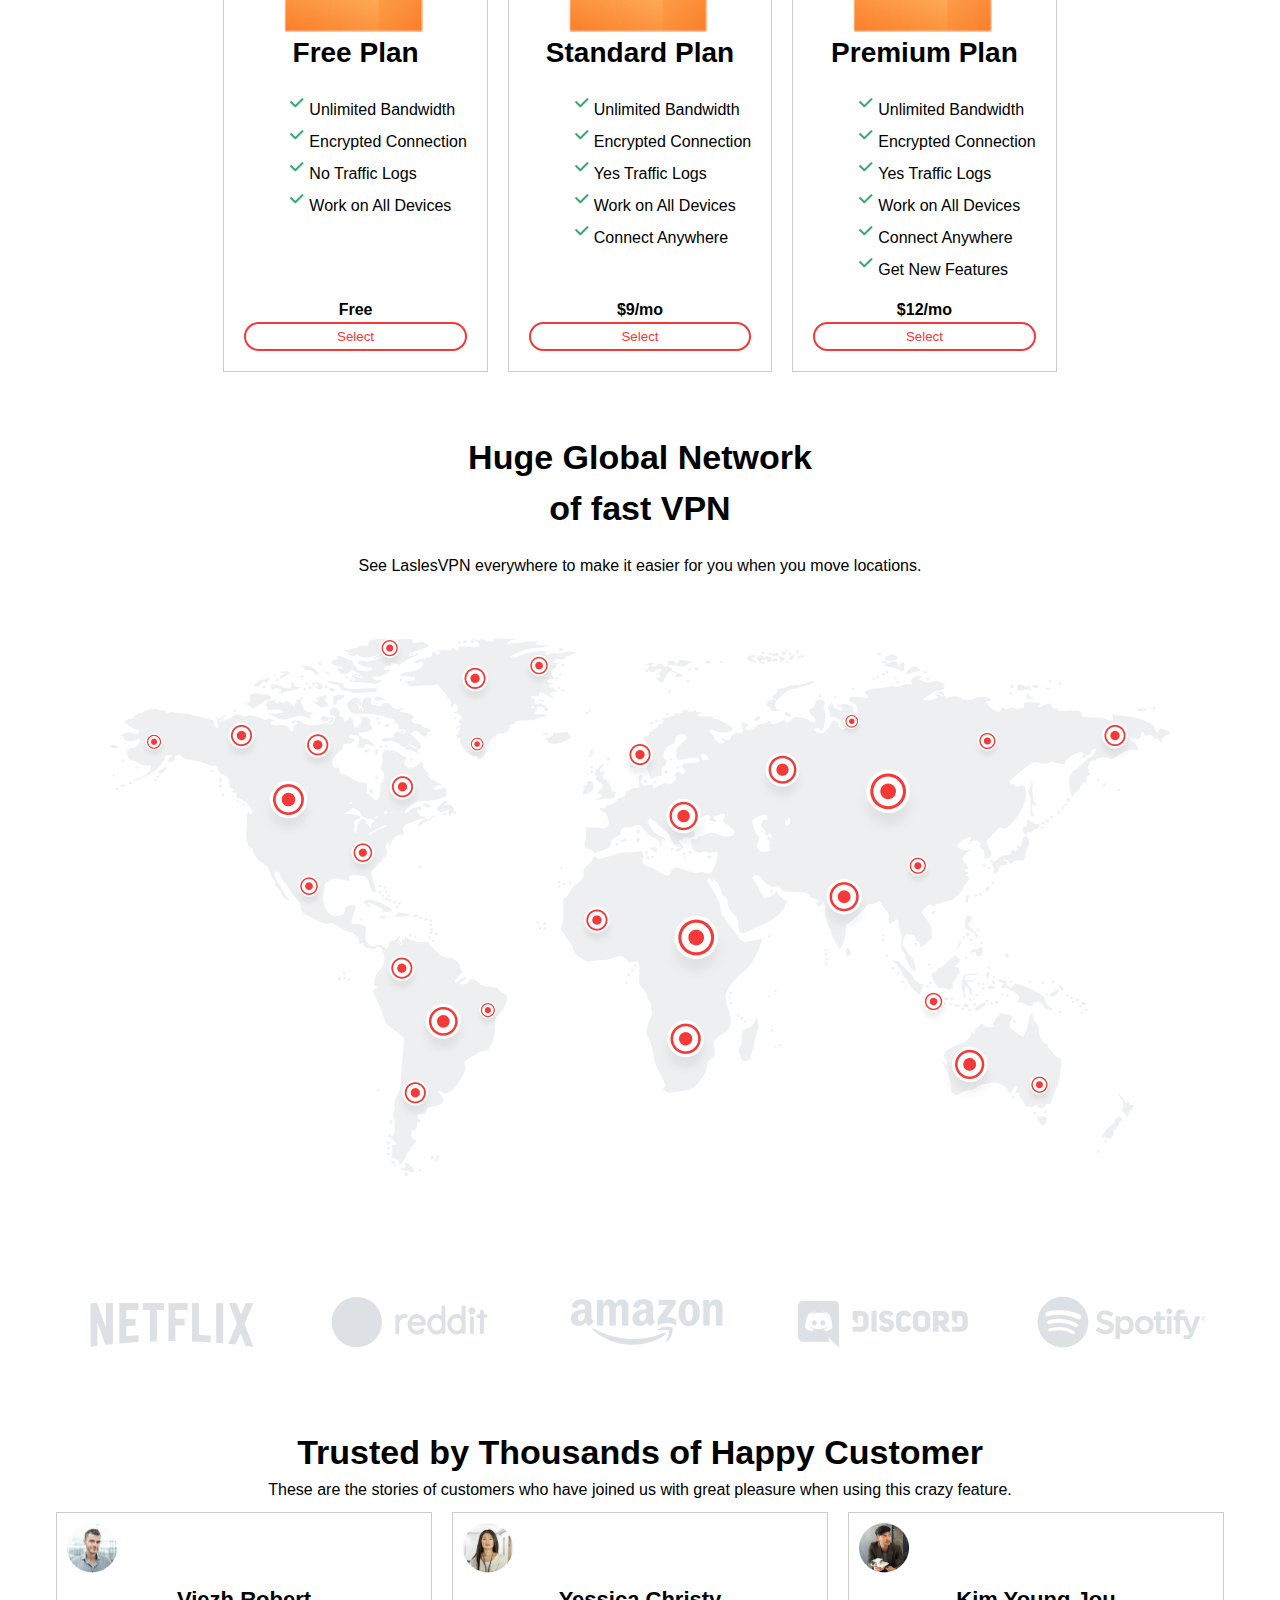
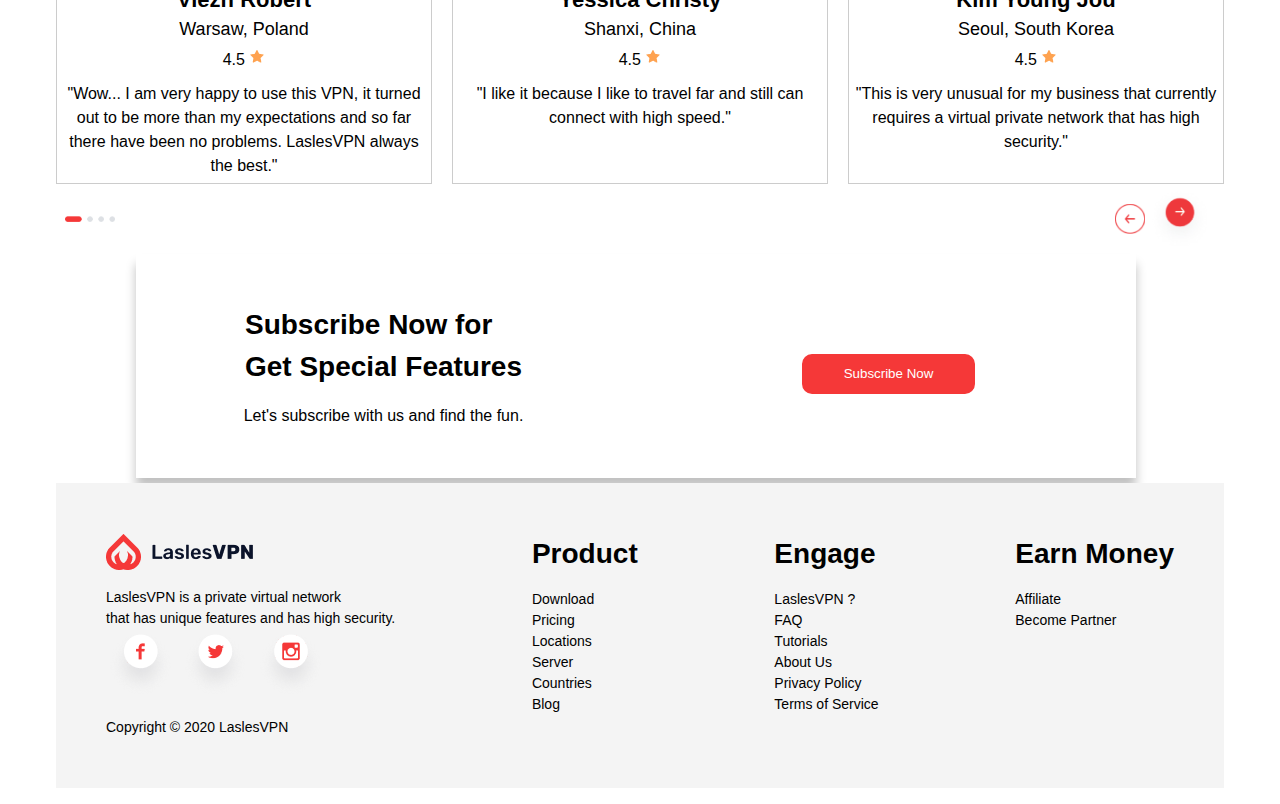
==== commit bc31b49d: "adds about and features html pages" ====
--- a/index.html
+++ b/index.html
@@ -16,8 +16,8 @@
                 <img href="index.html" class="home-button" src="images/Logo.png" alt="">
                 <nav>
                     <ul>
-                        <li><a href="#">About</a></li>
-                        <li><a href="#">Features</a></li>
+                        <li><a href="about.html">About</a></li>
+                        <li><a href="features.html">Features</a></li>
                         <li><a href="#">Pricing</a></li>
                         <li><a href="#">Testimonials</a></li>
                         <li><a href="#">Help</a></li>
--- a/css/main.css
+++ b/css/main.css
@@ -2,7 +2,7 @@
 html {
     font-family: 'Open Sans', sans-serif;
     box-sizing: border-box;
-    background-color: #f7f7f7; 
+    background-color: #fff; 
 }
 
 body {
@@ -160,7 +160,9 @@
 .uls-icons {
     display: flex;
     align-items: center;
-    background-color: #fbf6f6;
+    padding: 20px;
+    background-color: #FFF;
+    box-shadow: 0 5px 10px #c1c1c1;
 }
 
 .uls-icons div {
@@ -340,6 +342,8 @@
 
 /* Subscribe Section Stylling */
 .subscribe {
+    max-width: 1000px;
+    margin-left: 80px;
     display: grid;
     grid-template-columns: 1fr 1fr; 
     grid-template-rows: 1fr auto;
@@ -347,7 +351,8 @@
 }
 
 .subscribe {
-    background-color: #fbf6f6;
+    background-color: #FFF;
+    box-shadow: 0 10px 10px #c1c1c1;
 }
 
 .subscribe p {
@@ -365,7 +370,6 @@
     justify-self: center;
     margin-top: 100px;
 }
-
 
 .sub-button {
     background-color: #F53838; 
@@ -386,8 +390,9 @@
 .footer {
     display: flex;
     justify-content: space-between; 
-    padding: 20px; 
-    margin-top: 200px;
+    padding: 50px; 
+    margin-top: 5px;
+    background-color: #f4f4f4;
 }
 
 .footer p,
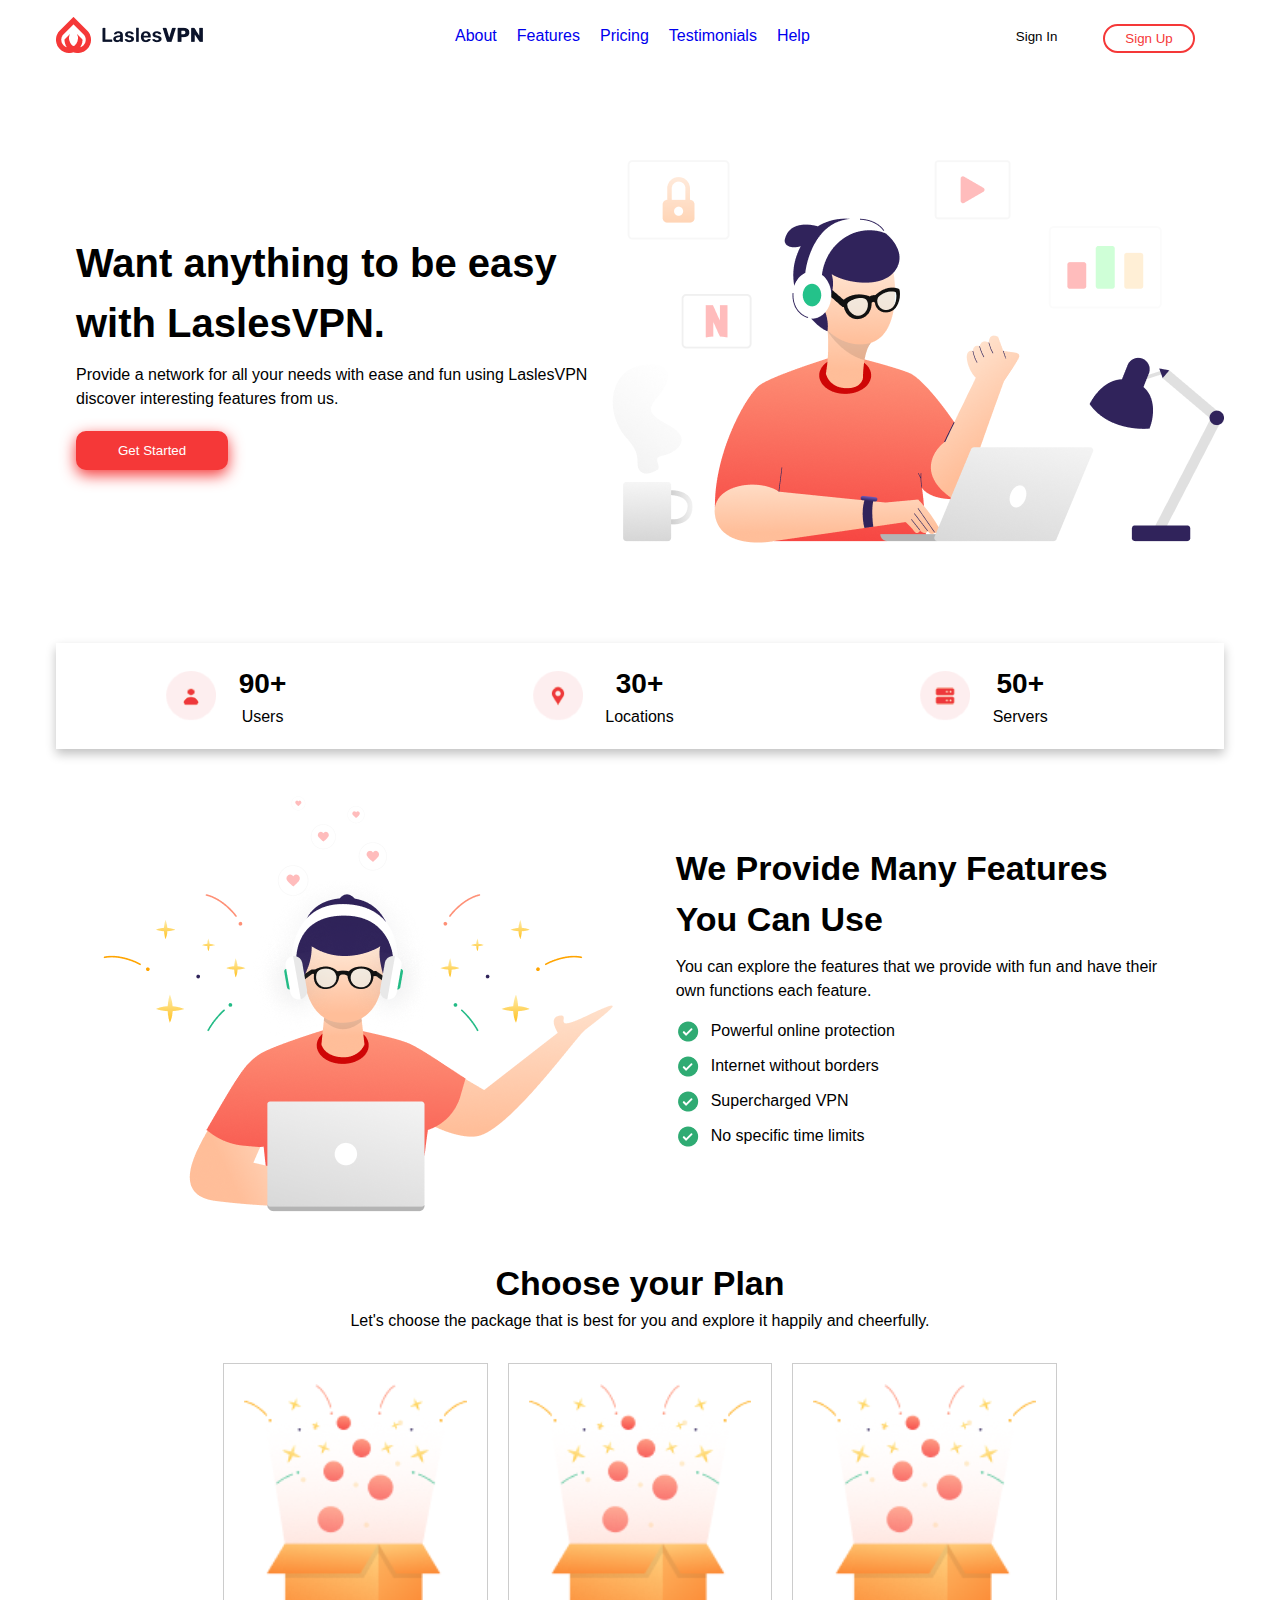
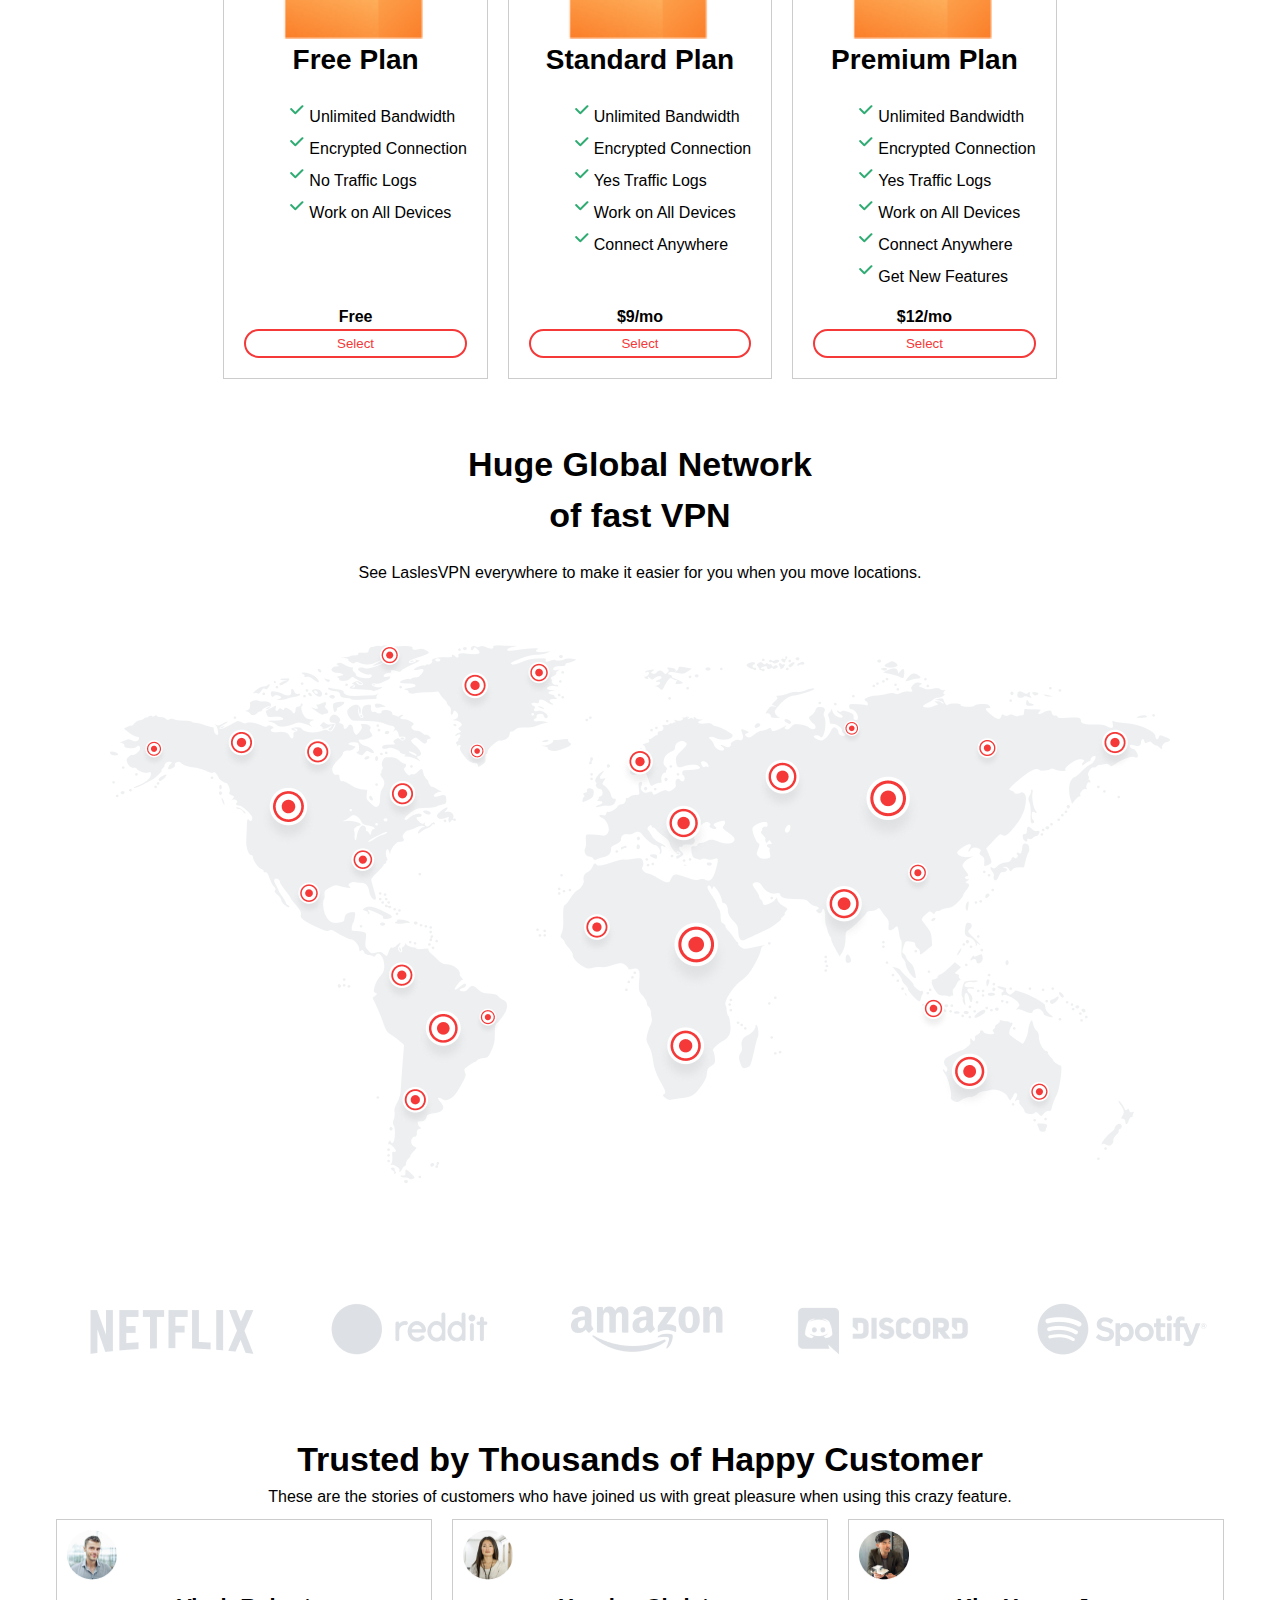
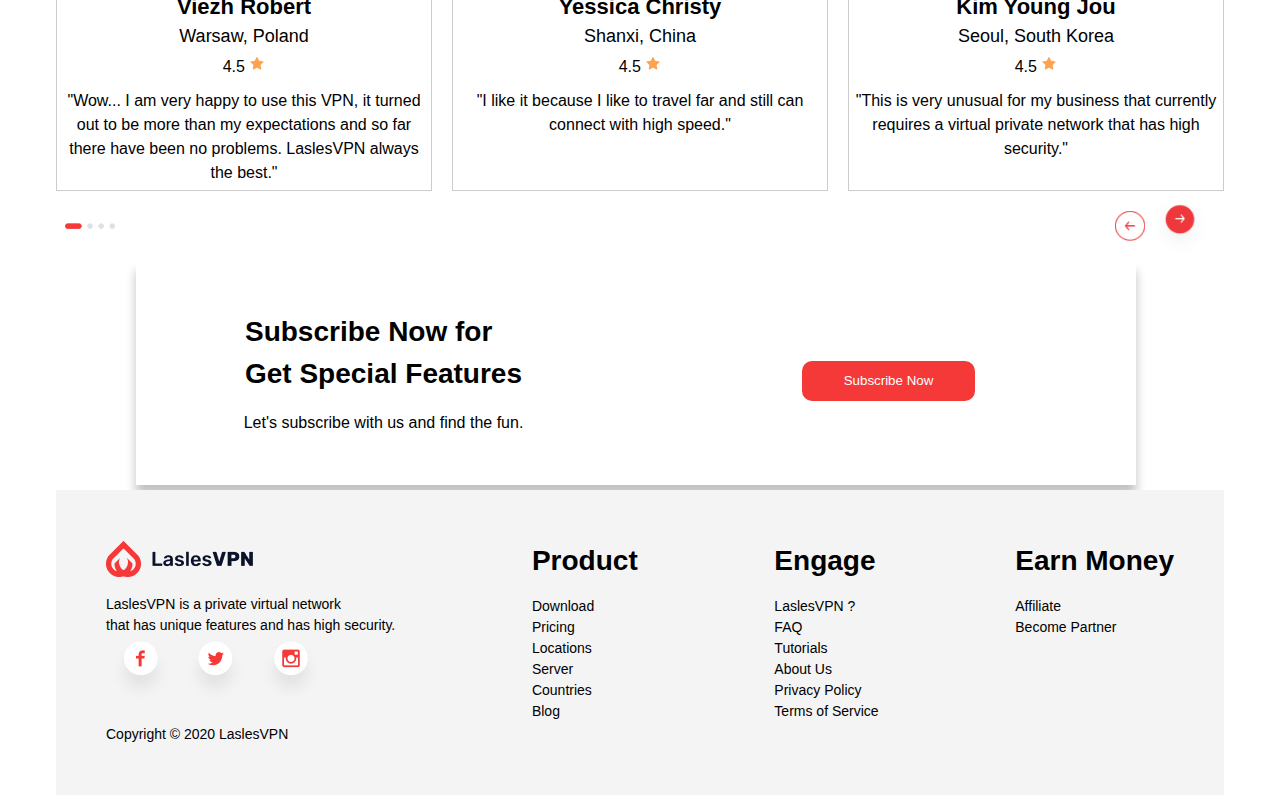
==== commit 8b22c8bb: "adds header and footer to about and features html" ====
--- a/index.html
+++ b/index.html
@@ -13,7 +13,9 @@
         <header class="header">
             <!-- Creating div for Navigation List -->
             <div class="nav">
-                <img href="index.html" class="home-button" src="images/Logo.png" alt="">
+                <a href="index.html">
+                    <img class="home-button" src="images/Logo.png" alt="">
+                </a>
                 <nav>
                     <ul>
                         <li><a href="about.html">About</a></li>
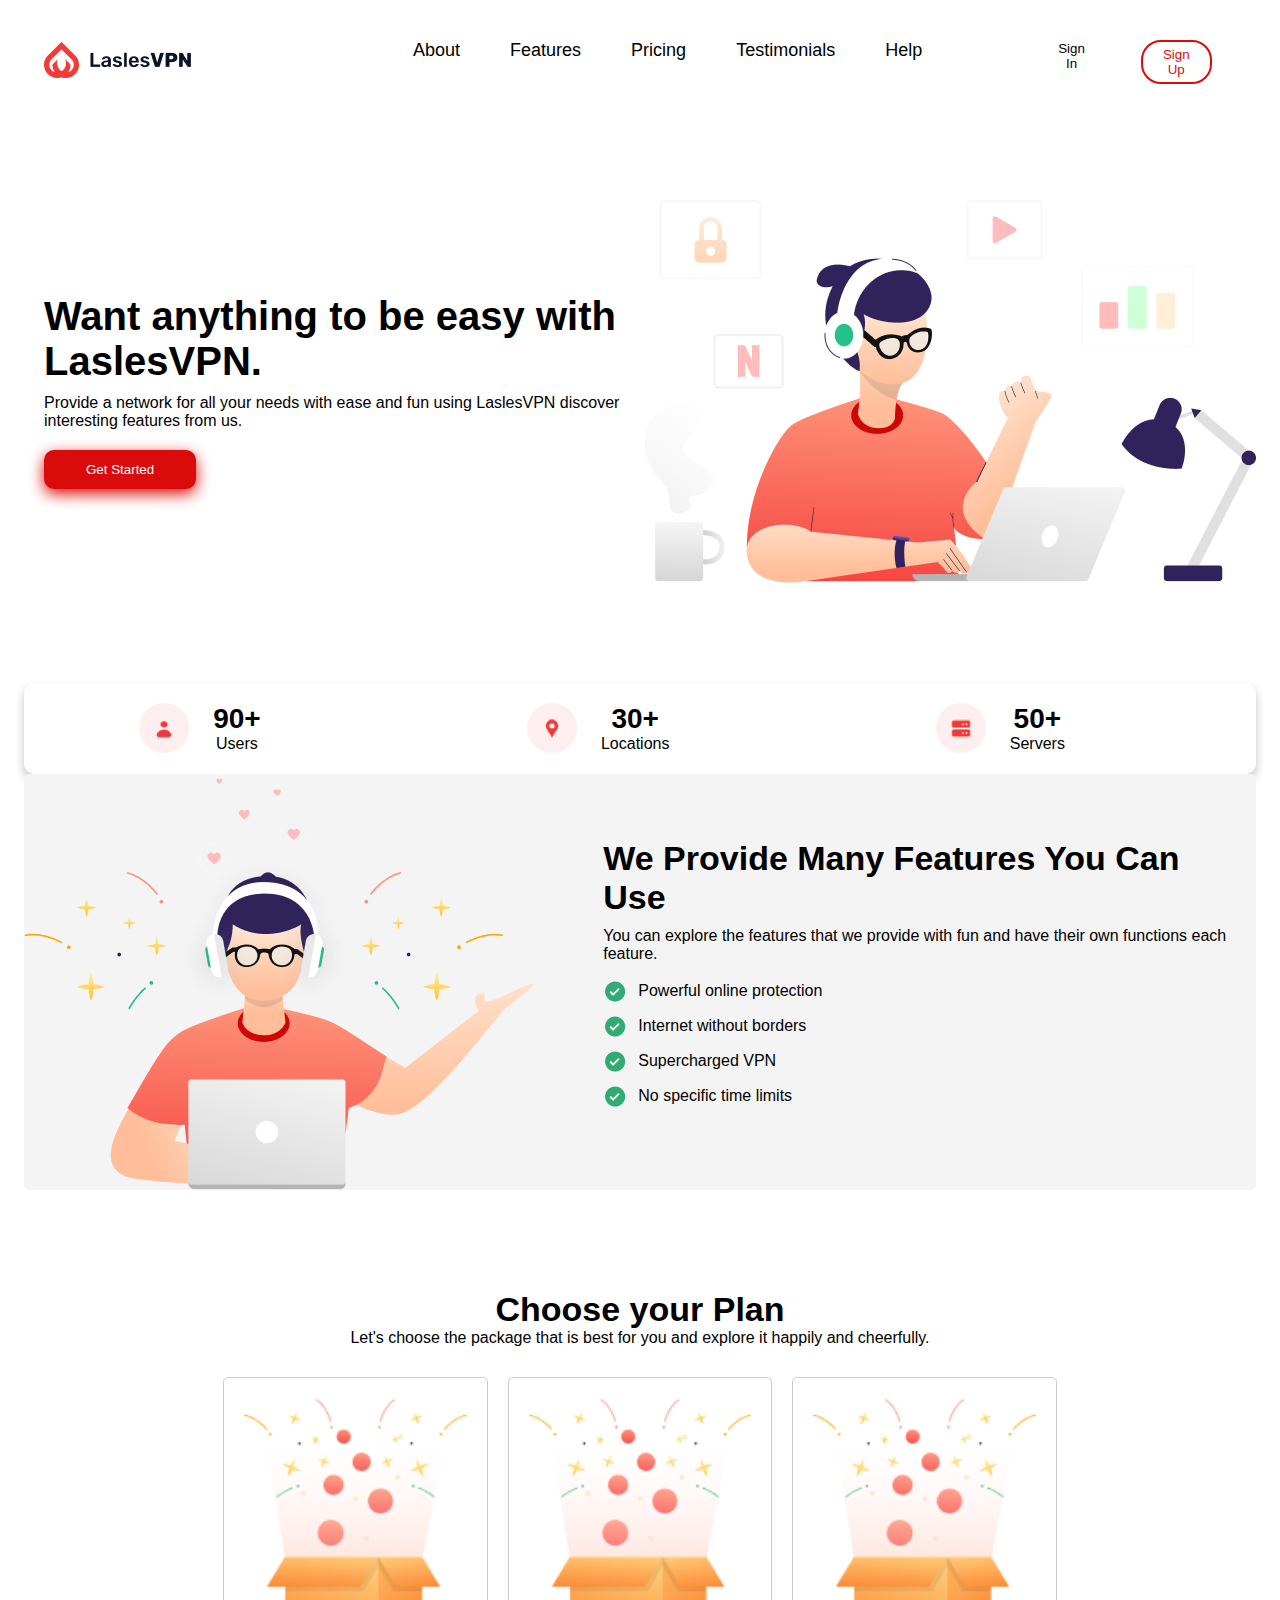
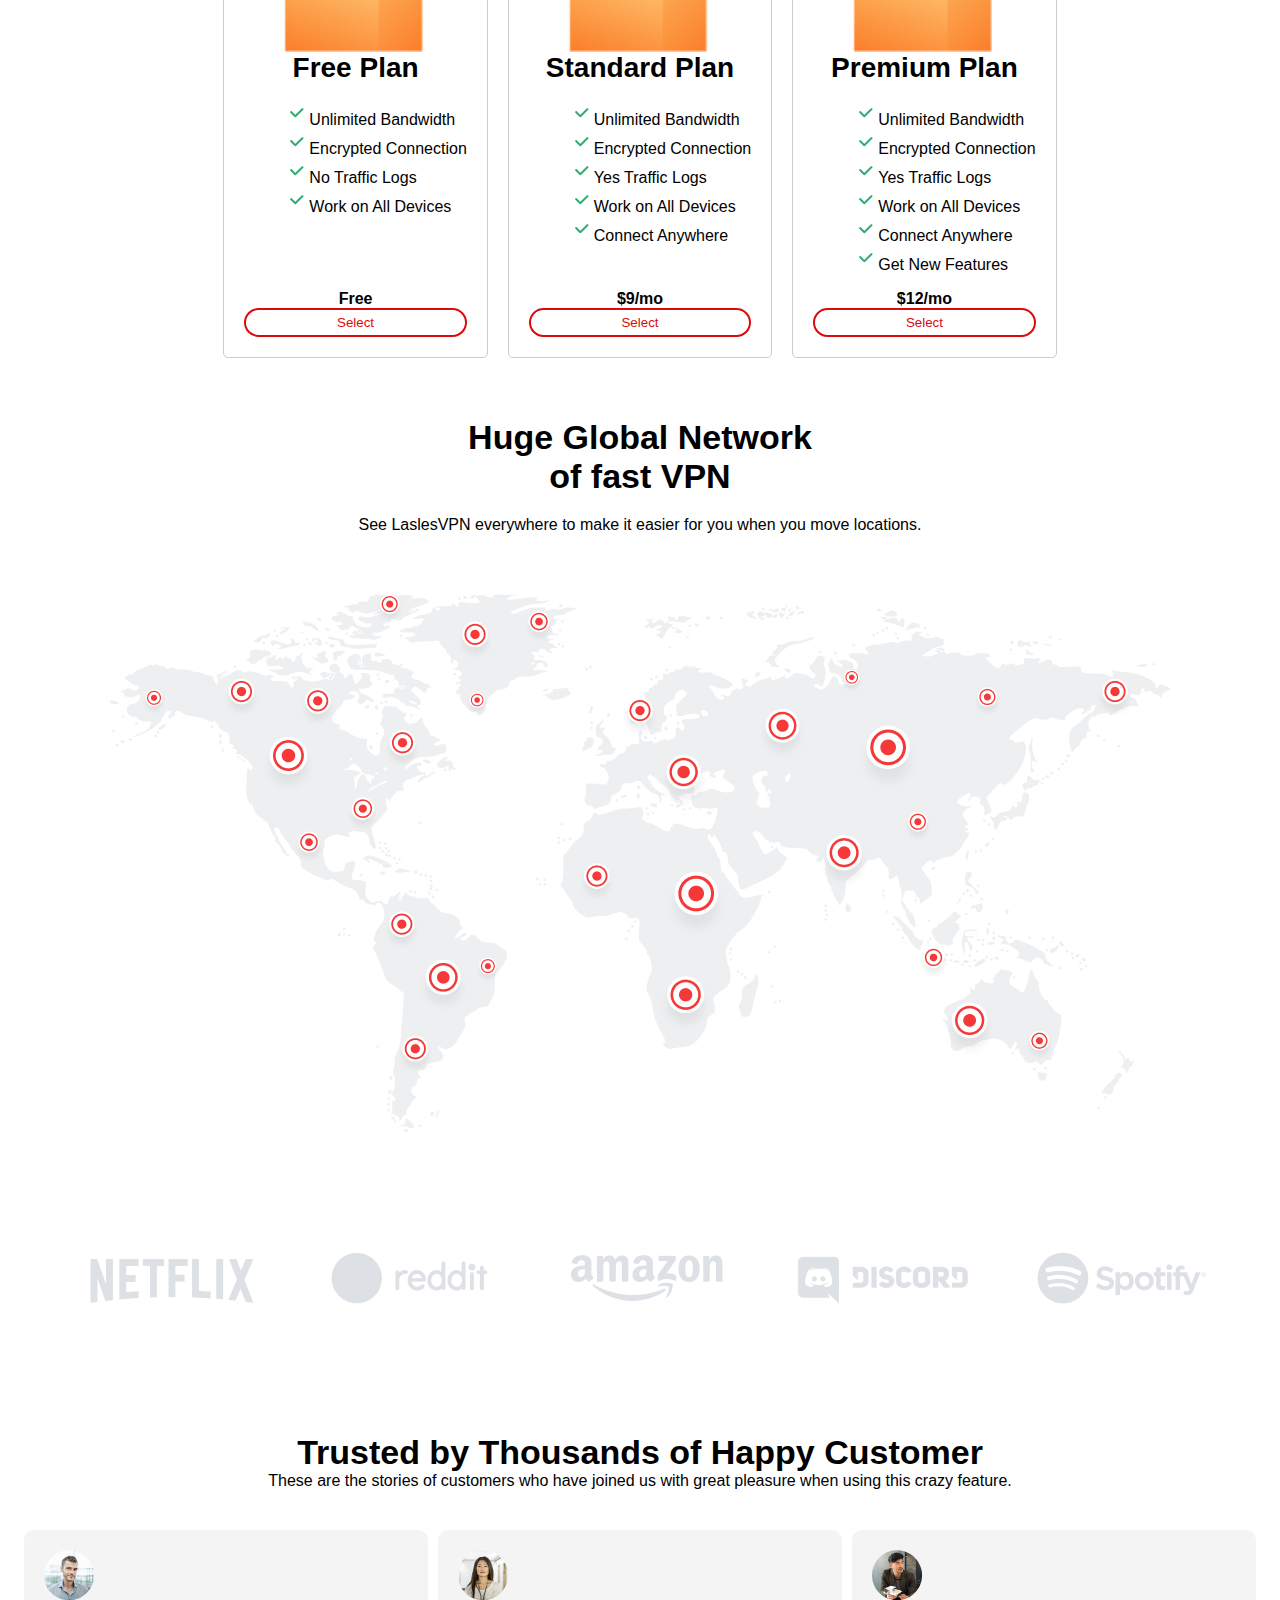
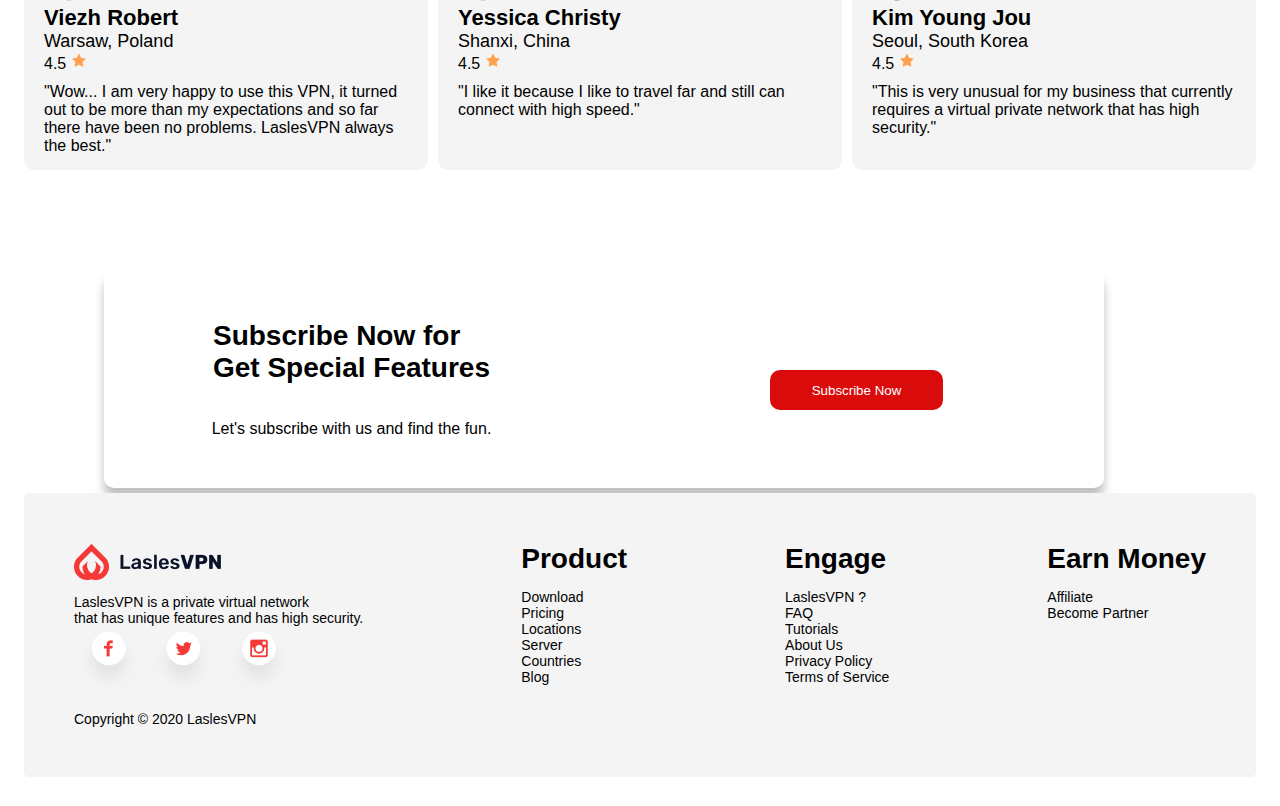
==== commit f6f3340f: "adds styles to index" ====
--- a/index.html
+++ b/index.html
@@ -149,51 +149,41 @@
                 </div>
 
                 <div class="testimonial-cards">
-
                     <section class="testimonial-card">
-                        <img class="profile" src="images/Ellipse175.png" alt="">
-                        <h4>Viezh Robert</h4>
-                        <h5>Warsaw, Poland</h5>
-                        <p class="rating">4.5 <img src="images/ant-design_star-filled.png" alt=""></p>
-                        <div class="testimonial-info">
-                            <p>
-                                "Wow... I am very happy to use this VPN, it turned out to be more than my
-                                expectations and so far there have been no problems. LaslesVPN always the best."
-                            </p>
+                        <div class="card-content">
+                            <img class="profile" src="images/Ellipse175.png" alt="">
+                            <h4>Viezh Robert</h4>
+                            <h5>Warsaw, Poland</h5>
+                            <p class="rating">4.5 <img src="images/ant-design_star-filled.png" alt=""></p>
+                            <div class="testimonial-info">
+                                <p>"Wow... I am very happy to use this VPN, it turned out to be more than my expectations and so far there have been no problems. LaslesVPN always the best."</p>
+                            </div>
                         </div>
                     </section>
-
+                
                     <section class="testimonial-card">
-                        <img class="profile" src="images/Ellipse175(1).png" alt="">
-                        <h4>Yessica Christy</h4>
-                        <h5>Shanxi, China</h5>
-                        <p class="rating">4.5 <img src="images/ant-design_star-filled.png" alt=""></p>
-                        <div class="testimonial-info">
-                            <p>
-                                "I like it because I like to travel far and still can connect with high
-                                speed."
-                            </p>
+                        <div class="card-content">
+                            <img class="profile" src="images/Ellipse175(1).png" alt="">
+                            <h4>Yessica Christy</h4>
+                            <h5>Shanxi, China</h5>
+                            <p class="rating">4.5 <img src="images/ant-design_star-filled.png" alt=""></p>
+                            <div class="testimonial-info">
+                                <p>"I like it because I like to travel far and still can connect with high speed."</p>
+                            </div>
                         </div>
                     </section>
-
+                
                     <section class="testimonial-card">
-                        <img class="profile" src="images/Ellipse175(2).png" alt="">
-                        <h4>Kim Young Jou</h4>
-                        <h5>Seoul, South Korea</h5>
-                        <p class="rating"> 4.5 <img src="images/ant-design_star-filled.png" alt=""></p>
-                        <div class="testimonial-info">
-                            <p>
-                                "This is very unusual for my business that currently requires a virtual private network
-                                that has high security."
-                            </p>
+                        <div class="card-content">
+                            <img class="profile" src="images/Ellipse175(2).png" alt="">
+                            <h4>Kim Young Jou</h4>
+                            <h5>Seoul, South Korea</h5>
+                            <p class="rating"> 4.5 <img src="images/ant-design_star-filled.png" alt=""></p>
+                            <div class="testimonial-info">
+                                <p>"This is very unusual for my business that currently requires a virtual private network that has high security."</p>
+                            </div>
                         </div>
                     </section>
-                </div>
-
-                <div class="testimonial-foot">
-                    <img src="images/Group1300.png" alt="">
-                    <img src="images/arrowleft.png" alt="">
-                    <img src="images/arrowright.png" alt="">
                 </div>
             </div>
 
--- a/css/main.css
+++ b/css/main.css
@@ -1,14 +1,7 @@
 /* Global Styles */
 html {
     font-family: 'Open Sans', sans-serif;
-    box-sizing: border-box;
     background-color: #fff; 
-}
-
-body {
-    line-height: 1.5;
-    max-width: 1200px;
-    margin: 0 auto;
 }
 
 h1,
@@ -49,7 +42,7 @@
 
 /* Styling the global container */
 .container {
-    max-width: 1200px;
+    max-width: 1500px;
     margin: 0 auto;
     padding: 1em;
 }
@@ -61,6 +54,12 @@
 
 .nav a {
     text-decoration: none;
+    color: black;
+    font-size: 18px;
+}
+
+.nav a:hover {
+    color: #DA0B0B; 
 }
 
 /* Styling nav to the top of the page */
@@ -71,23 +70,23 @@
 
 .nav nav ul {
     display: flex;
-    margin: 0;
-    padding: 0;
     list-style: none;
+    justify-content: space-between;
 }
 
 .nav nav ul li {
-    margin-right: 20px; 
+    margin-right: 50px; 
 }
 
 /* Adjusting the margin to add space between the logo and the navigation */
 .nav img {
-    margin-right: 250px; 
+    margin-right: 180px; 
+    margin-left: 20px;
 }
 
 /* Adjusting the margin to add space between "Help" and "Sign In" */
 .nav nav ul li:nth-child(5) {
-    margin-right: 200px; 
+    margin-right: 130px; 
 }
 
 /* Styling Sign In & Sign Up buttons */
@@ -95,23 +94,23 @@
     background-color: transparent;
     border: none; 
     color: black; 
-    margin-right: 20px; 
+
 }
 
 .su-button{
     background-color: transparent; 
-    border: 2px solid #F53838; 
+    border: 2px solid #DA0B0B;  
     border-radius: 20px;
     padding: 5px 20px;
-    color: #F53838; 
+    color: #DA0B0B; 
 }
 
 .si-button:hover {
-    color: #F53838; 
+    color: #DA0B0B;  
 }
 
 .su-button:hover {
-    background-color: #F53838;
+    background-color: #DA0B0B; 
     color: #FFF;
 }
 
@@ -148,12 +147,12 @@
 }
 
 .gs-button{
-    background-color: #F53838; 
-    border: 2px solid #F53838; 
+    background-color: #DA0B0B; 
+    border: 2px solid #DA0B0B; 
     border-radius: 10px;
     padding: 10px 40px;
     color: #FFF; 
-    box-shadow: 0 5px 15px #F53838;
+    box-shadow: 0 5px 15px #DA0B0B; 
 }
 
 /* Putting icons in one row using flex */
@@ -163,6 +162,7 @@
     padding: 20px;
     background-color: #FFF;
     box-shadow: 0 5px 10px #c1c1c1;
+    border-radius: 10px;
 }
 
 .uls-icons div {
@@ -183,6 +183,9 @@
     display: flex;
     align-items: center; 
     margin: 4%;
+    background-color: #f4f4f4;
+    margin: 0 auto;
+    border-radius: 5px;
 }
 
 .features img {
@@ -217,6 +220,7 @@
 /* Styling Choose your plan section */
 .plans {
     text-align: center; 
+    margin-top: 100px;
 }
 
 .plan-info {
@@ -234,8 +238,8 @@
     width: fit-content; 
     margin: 10px; 
     padding: 20px;
-    box-sizing: border-box;
     border: 1px solid #ccc;
+    border-radius: 5px;
     text-align: center; 
     display: flex;
     flex-direction: column;
@@ -243,7 +247,7 @@
 }
 
 .plan-card:hover {
-    border: 2px solid #F53838;
+    border: 2px solid #DA0B0B; 
 }
 
 .plan-card p {
@@ -258,15 +262,15 @@
 
 .select-button {
     background-color: transparent; 
-    border: 2px solid #F53838; 
+    border: 2px solid #DA0B0B; 
     border-radius: 20px;
     padding: 5px 20px;
-    color: #F53838; 
+    color: #DA0B0B; 
 }
 
 .select-button:hover {
     color: #FFF;
-    background-color: #F53838;
+    background-color: #DA0B0B; 
 }
 
 /* styling network section */
@@ -290,7 +294,8 @@
 /* Styling Testimonials */
 .testimonial-heading {
     text-align: center;
-    padding-bottom: 10px;
+    padding-bottom: 40px;
+    padding-top: 50px;
 }
 
 .testimonial-card h5 {
@@ -298,47 +303,42 @@
 }
 
 .testimonial-cards {
-    display: grid;
-    grid-template-columns: repeat(auto-fit, minmax(200px, 1fr)); 
-    gap: 20px; 
-}
-
-.testimonial-card {
-    display: flex;
-    flex-direction: column; 
-    border: 1px solid #ccc;
-}
-
-.profile {
-    width: 50px;
-    height: 50px;
-    padding: 10px;
-}
-
-.testimonial-card p {
-    margin: 5px 0;
-    text-align: center;
-}
-
-.testimonial-foot {
-    display: flex;
-    justify-content: center; /* Center the images horizontally */
-    align-items: center; 
-}
-.testimonial-foot img:nth-child(1) {
-    width: 50px;
-}
-
-.testimonial-foot img:nth-child(2) {
-    width: 30px;
-    height: 30px;
-    padding-left: 1000px;
-}
-
-.testimonial-foot img:nth-child(3) {
-    width: 70px;
-    height: 70px;
-}
+    display: flex;
+    justify-content: space-between; 
+    gap: 10px;
+  }
+  
+  .testimonial-card {
+    width: 500px;
+    padding-bottom: 100px;
+  }
+  
+  .testimonial-card img .profile {
+    width: 100%;
+    height: auto;
+    border-radius: 50%;
+  }
+  
+  .testimonial-card .card-content {
+    padding: 20px;
+    background-color: #f4f4f4;
+    border-radius: 10px;
+    height: 200px;
+  }
+
+
+  .testimonial-card .card-content:hover {
+    border: 1px solid #DA0B0B;
+  }
+  
+  .testimonial-card h4,
+  .testimonial-card h5 {
+    margin: 0;
+  }
+  
+  .testimonial-card .testimonial-info p {
+    margin-top: 10px;
+  }
 
 /* Subscribe Section Stylling */
 .subscribe {
@@ -353,6 +353,7 @@
 .subscribe {
     background-color: #FFF;
     box-shadow: 0 10px 10px #c1c1c1;
+    border-radius: 10px;
 }
 
 .subscribe p {
@@ -372,9 +373,9 @@
 }
 
 .sub-button {
-    background-color: #F53838; 
+    background-color: #DA0B0B;
     color: #FFF; 
-    border: 2px solid #F53838; 
+    border: 2px solid #DA0B0B; 
     border-radius: 10px;
     padding: 10px 40px; 
     width: auto; 
@@ -382,7 +383,7 @@
 }
 
 .sub-button:hover {
-    color: #F53838;
+    color: #DA0B0B; 
     background-color: #FFF;
 }
 
@@ -390,9 +391,10 @@
 .footer {
     display: flex;
     justify-content: space-between; 
-    padding: 50px; 
-    margin-top: 5px;
+    padding: 50px;
+    margin: 5px auto;
     background-color: #f4f4f4;
+    border-radius: 5px;
 }
 
 .footer p,
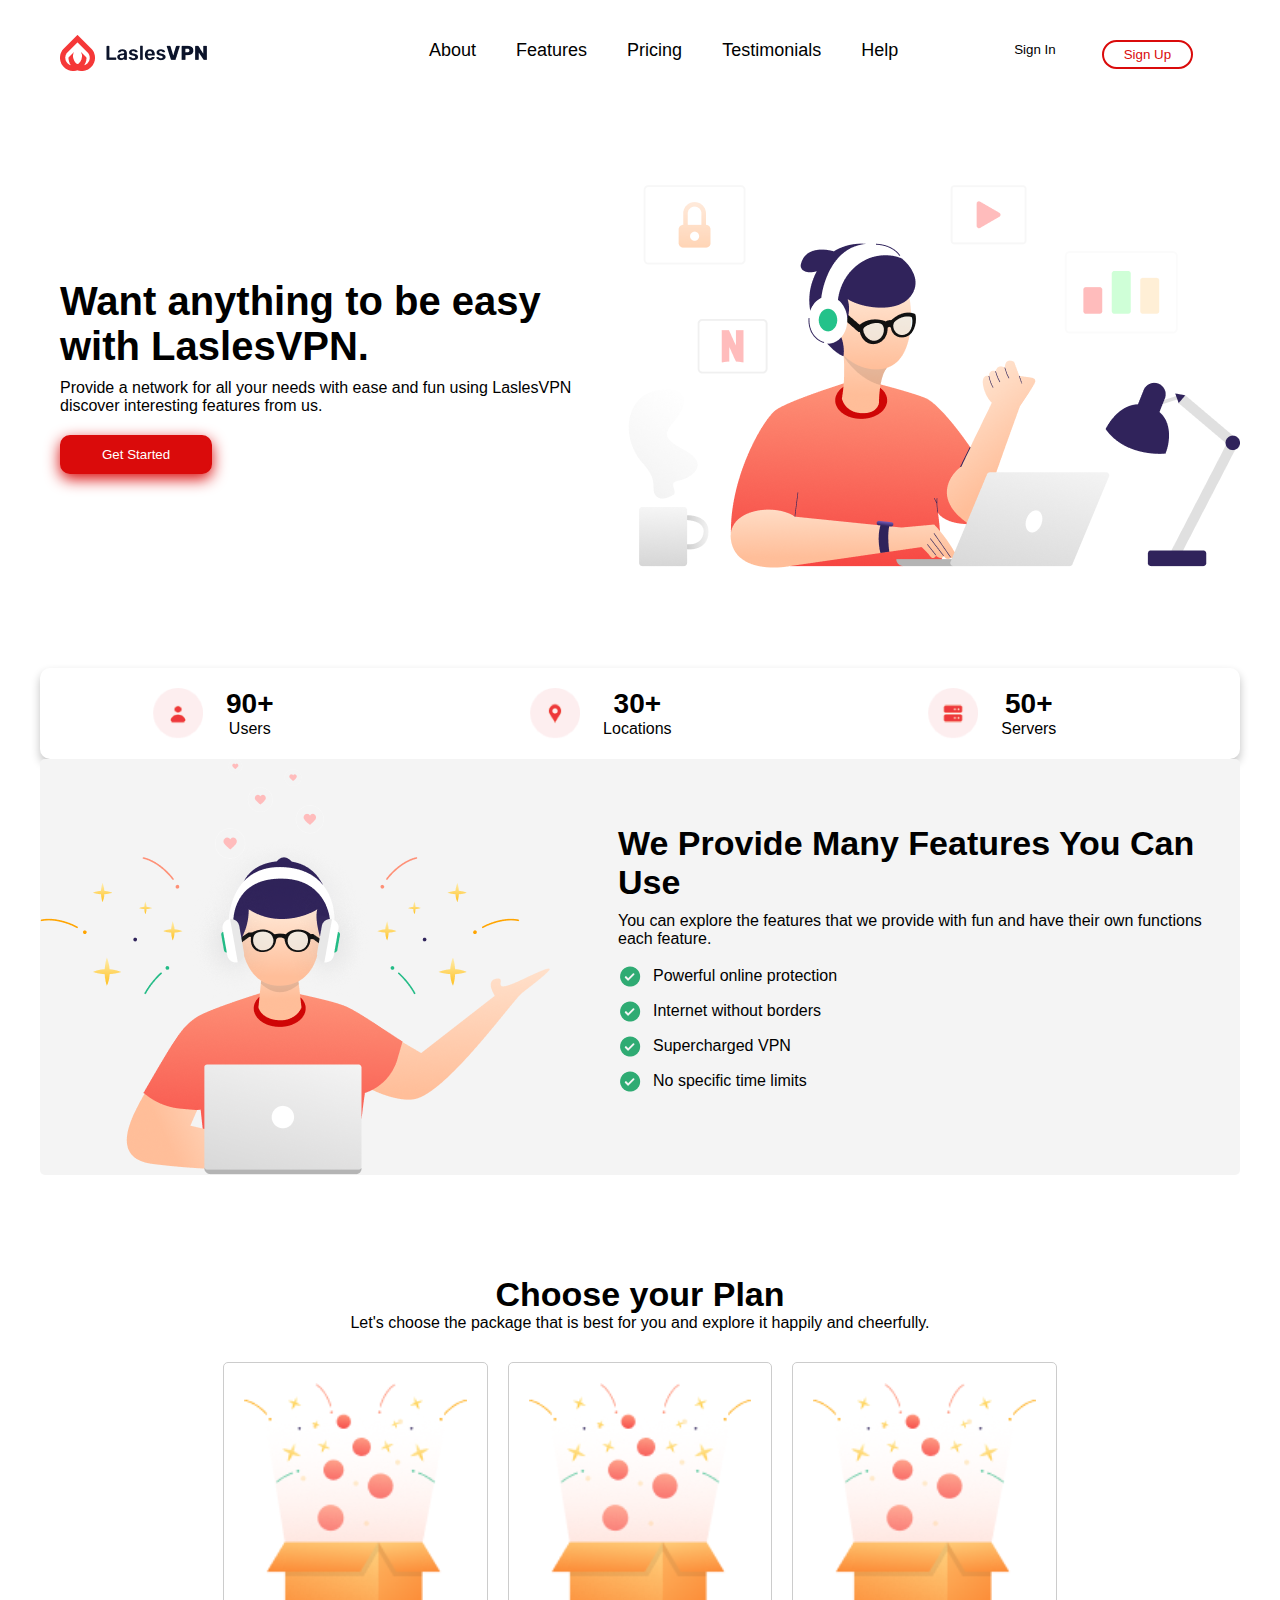
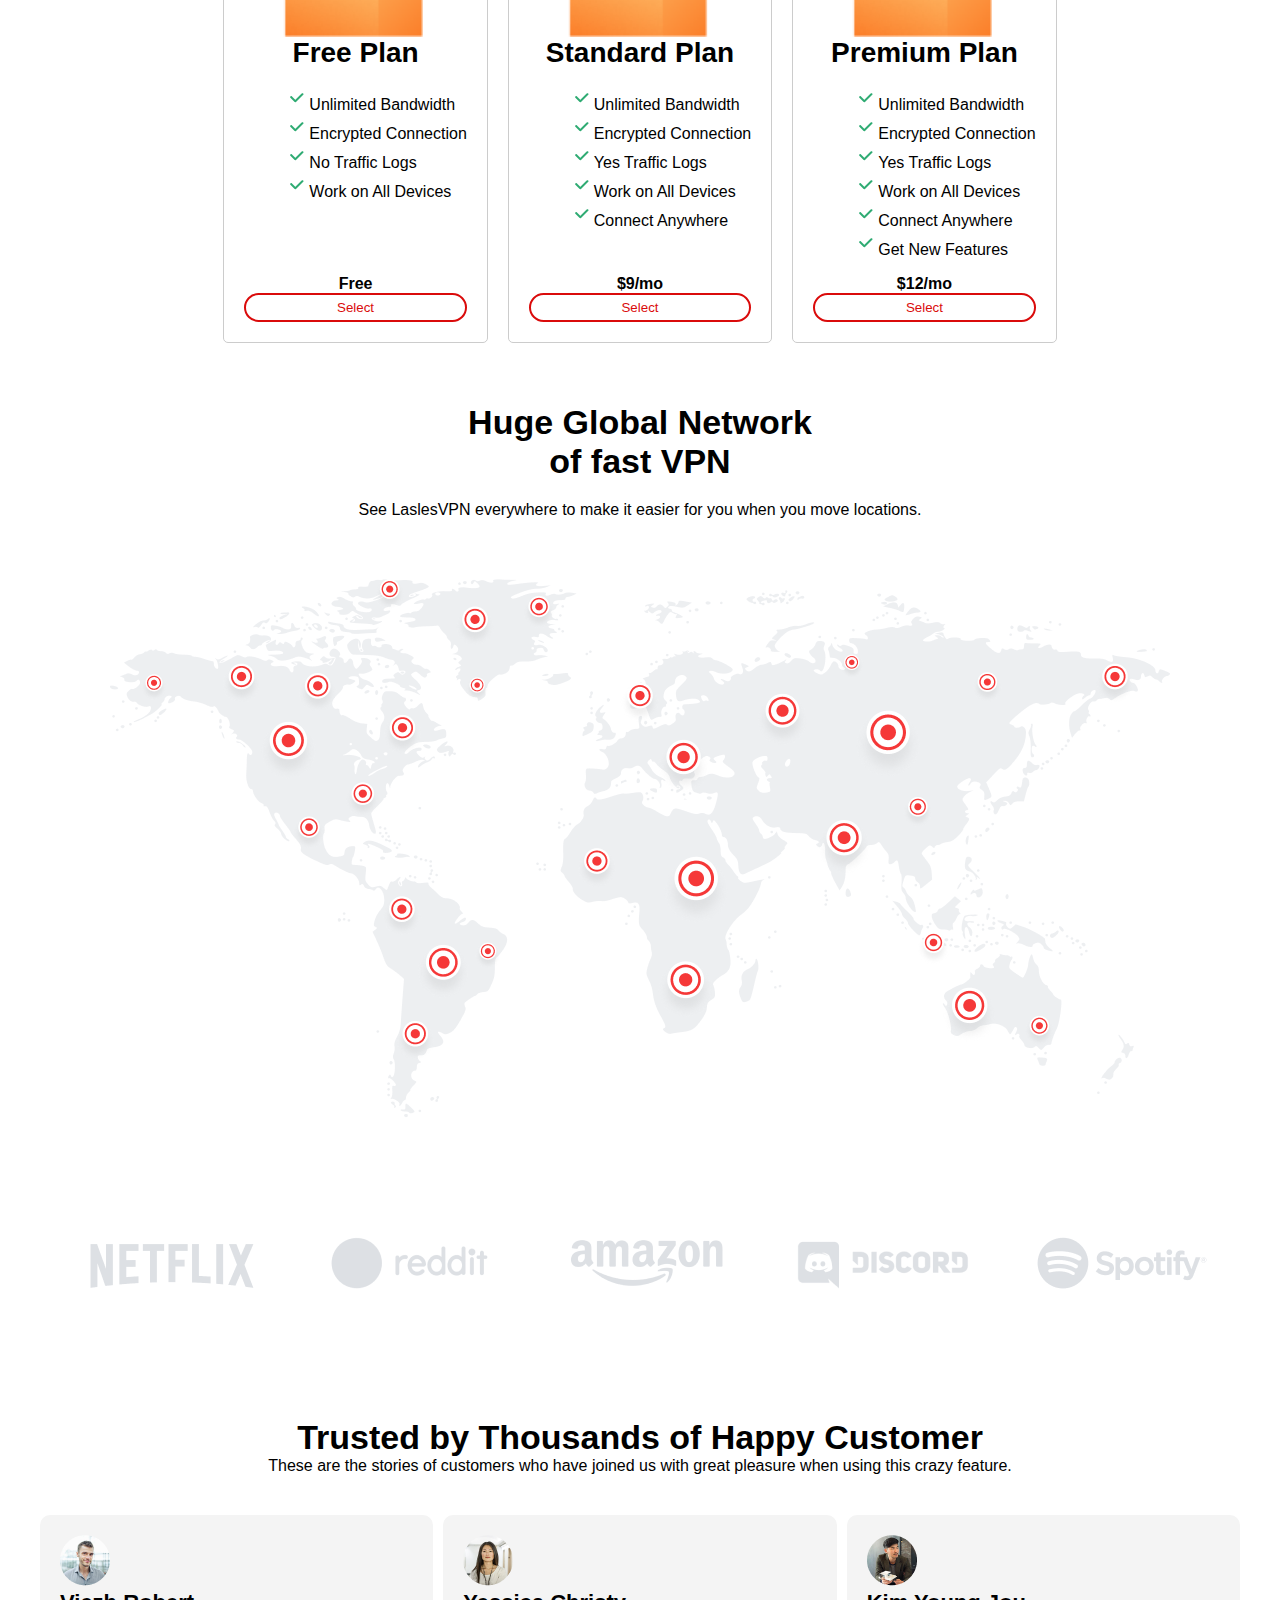
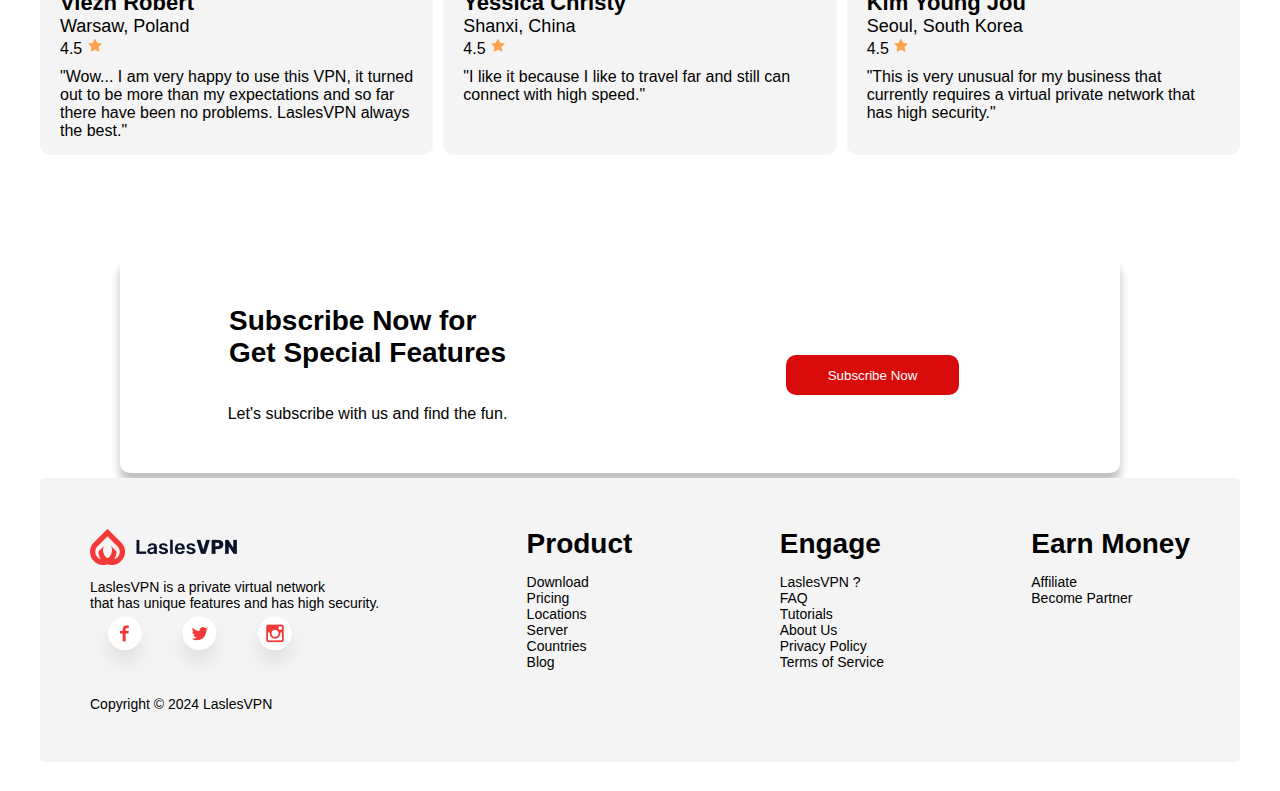
==== commit 1f2d138e: "adds styles to about and features html" ====
--- a/index.html
+++ b/index.html
@@ -8,11 +8,15 @@
     <link rel="stylesheet" href="css/main.css">
 </head>
 
-<body>
+<body itemscope itemtype="http://schema.org/Organization">
     <div class="container">
-        <header class="header">
+        <!-- Skip links -->
+      <a href="#main-content" class="skip-link">Skip to Main Content</a>
+      <a href="#nav" class="skip-link">Skip to Navigation</a>
+    
+        <header class="header" id="nav">
             <!-- Creating div for Navigation List -->
-            <div class="nav">
+            <div class="nav" role="navigation">
                 <a href="index.html">
                     <img class="home-button" src="images/Logo.png" alt="">
                 </a>
@@ -30,9 +34,9 @@
             </div>
         </header>
 
-        <main class="main-content">
+        <main class="main-content" id="main-content">
             <!-- creating div for Banner -->
-            <div class="banner">
+            <div class="banner" role="banner">
                 <div class="banner-content">
                     <h1>Want anything to be easy with LaslesVPN.</h1>
                     <p>Provide a network for all your needs with ease and fun using LaslesVPN discover interesting
@@ -42,7 +46,7 @@
                 </div>
                 <img src="images/Illustration1.png" alt="">
             </div>
-            <div class="uls-icons">
+            <div class="uls-icons" role="complementary">
                 <img src="images/users.png" alt="">
                 <div>
                     <h3>90+</h3>
@@ -61,8 +65,8 @@
             </div>
 
             <!-- creating features section-->
-            <section class="features-section">
-                <div class="features">
+            <section class="features-section" role="region">
+                <div class="features" role="region">
                     <img src="images/Illustration2.png" alt="">
                     <div class="features-content">
                         <h2>We Provide Many Features You Can Use</h2>
@@ -80,13 +84,13 @@
             </section>
 
             <!-- creating section to create cards for choose your plan -->
-            <section class="plans">
+            <section class="plans" role="region">
                 <div class="plan-info">
                     <h2>Choose your Plan</h2>
                     <p>Let's choose the package that is best for you and explore it happily and cheerfully.</p>
                 </div>
                 <div class="plan-cards">
-                    <div class="plan-card">
+                    <div class="plan-card" role="article">
                         <img src="images/Premium.png" alt="">
                         <h3>Free Plan</h3>
                         <ul>
@@ -98,7 +102,7 @@
                         <p>Free</p>
                         <button type="button" class="select-button">Select</button>
                     </div>
-                    <div class="plan-card">
+                    <div class="plan-card" role="article">
                         <img src="images/Premium.png" alt="">
                         <h3>Standard Plan</h3>
                         <ul>
@@ -111,7 +115,7 @@
                         <p>$9/mo</p>
                         <button type="button" class="select-button">Select</button>
                     </div>
-                    <div class="plan-card">
+                    <div class="plan-card" role="article">
                         <img src="images/Premium.png" alt="">
                         <h3>Premium Plan</h3>
                         <ul>
@@ -129,7 +133,7 @@
             </section>
 
             <!-- creating network section -->
-            <section class="network-section">
+            <section class="network-section" role="region">
                 <div class="network">
                     <h2>Huge Global Network <br>of fast VPN</h2>
                     <p>See LaslesVPN everywhere to make it easier for you when you move locations.</p>
@@ -139,9 +143,8 @@
             </section>
 
 
-            <!-- creating testiomonial section -->
-            <div class="testimonial-container">
-
+            <!-- creating testimonial section -->
+            <div class="testimonial-container" role="region">
                 <div class="testimonial-heading">
                     <h2>Trusted by Thousands of Happy Customer</h2>
                     <p>These are the stories of customers who have joined us with great pleasure when using this
@@ -149,7 +152,7 @@
                 </div>
 
                 <div class="testimonial-cards">
-                    <section class="testimonial-card">
+                    <section class="testimonial-card" role="article">
                         <div class="card-content">
                             <img class="profile" src="images/Ellipse175.png" alt="">
                             <h4>Viezh Robert</h4>
@@ -161,7 +164,7 @@
                         </div>
                     </section>
                 
-                    <section class="testimonial-card">
+                    <section class="testimonial-card" role="article">
                         <div class="card-content">
                             <img class="profile" src="images/Ellipse175(1).png" alt="">
                             <h4>Yessica Christy</h4>
@@ -173,7 +176,7 @@
                         </div>
                     </section>
                 
-                    <section class="testimonial-card">
+                    <section class="testimonial-card" role="article">
                         <div class="card-content">
                             <img class="profile" src="images/Ellipse175(2).png" alt="">
                             <h4>Kim Young Jou</h4>
@@ -188,7 +191,7 @@
             </div>
 
             <!-- creating subscribe section -->
-            <section class="subscribe-section">
+            <section class="subscribe-section" role="region">
                 <div class="subscribe">
                     <h3>Subscribe Now for<br>Get Special Features</h3>
                     <p>Let's subscribe with us and find the fun.</p>
@@ -198,14 +201,14 @@
         </main>
 
         <!-- creating footer section -->
-        <footer class="footer">
+        <footer class="footer" role="contentinfo">
             <div class="left-column">
                 <img src="images/Logo.png" alt="">
                 <p>LaslesVPN is a private virtual network<br>that has unique features and has high security.</p>
                 <img src="images/Facebook.png" alt="">
                 <img src="images/Twitter.png" alt="">
                 <img src="images/Instagram.png" alt="">
-                <p>Copyright &copy; 2020 LaslesVPN</p>
+                <p>Copyright &copy; 2024 LaslesVPN</p>
             </div>
 
             <div class="footer-links">
@@ -244,4 +247,4 @@
 
 </body>
 
-</html>+</html>
--- a/css/main.css
+++ b/css/main.css
@@ -1,7 +1,7 @@
 /* Global Styles */
 html {
     font-family: 'Open Sans', sans-serif;
-    background-color: #fff; 
+    background-color: #fff;
 }
 
 h1,
@@ -39,10 +39,25 @@
     font-size: 16px;
 }
 
-
+.skip-link {
+    position: absolute;
+    top: -40px;
+    left: 0;
+    background-color: #6aff2f;
+    color: black;
+    padding: 5px;
+    z-index: 1000;
+    text-decoration: none;
+  }
+
+
+.skip-link:focus {
+    top: 0;
+  }
+  
 /* Styling the global container */
 .container {
-    max-width: 1500px;
+    max-width: 1200px;
     margin: 0 auto;
     padding: 1em;
 }
@@ -59,13 +74,18 @@
 }
 
 .nav a:hover {
-    color: #DA0B0B; 
+    color: #DA0B0B;
+}
+
+.nav a:focus {
+    outline: 1px solid black;
+    background-color: #6aff2f;
 }
 
 /* Styling nav to the top of the page */
 .nav {
     display: flex;
-    align-items: center; 
+    align-items: center;
 }
 
 .nav nav ul {
@@ -75,43 +95,52 @@
 }
 
 .nav nav ul li {
-    margin-right: 50px; 
+    margin-right: 40px;
 }
 
 /* Adjusting the margin to add space between the logo and the navigation */
 .nav img {
-    margin-right: 180px; 
+    margin-right: 180px;
     margin-left: 20px;
 }
 
 /* Adjusting the margin to add space between "Help" and "Sign In" */
 .nav nav ul li:nth-child(5) {
-    margin-right: 130px; 
+    margin-right: 110px;
 }
 
 /* Styling Sign In & Sign Up buttons */
-.si-button{
+.si-button {
     background-color: transparent;
-    border: none; 
-    color: black; 
-
-}
-
-.su-button{
-    background-color: transparent; 
-    border: 2px solid #DA0B0B;  
+    border: none;
+    color: black;
+}
+
+.su-button {
+    background-color: transparent;
+    border: 2px solid #DA0B0B;
     border-radius: 20px;
     padding: 5px 20px;
-    color: #DA0B0B; 
+    color: #DA0B0B;
 }
 
 .si-button:hover {
-    color: #DA0B0B;  
+    color: #DA0B0B;
+}
+
+.si-button:focus {
+    outline: 1px solid black;
+    background-color: #6aff2f;
 }
 
 .su-button:hover {
-    background-color: #DA0B0B; 
+    background-color: #DA0B0B;
     color: #FFF;
+}
+
+.su-button:focus {
+    outline: 1px solid black;
+    background-color: #6aff2f;
 }
 
 .home-button {
@@ -119,23 +148,24 @@
 }
 
 .home-button:hover {
-    transform: scale(1.3); 
-}
+    transform: scale(1.3);
+}
+
 /* Styling banner */
 .banner {
     display: flex;
-    align-items: center; 
+    align-items: center;
     padding: 100px 0;
 }
 
 .banner img {
-    flex: 1; 
-    max-width: 100%; 
+    flex: 1;
+    max-width: 100%;
 }
 
 .banner-content {
-    flex: 1; 
-    padding: 0 20px; 
+    flex: 1;
+    padding: 0 20px;
 }
 
 .banner p {
@@ -143,16 +173,27 @@
 }
 
 .banner button {
-    margin-top: 20px; 
-}
-
-.gs-button{
-    background-color: #DA0B0B; 
-    border: 2px solid #DA0B0B; 
+    margin-top: 20px;
+}
+
+.gs-button {
+    background-color: #DA0B0B;
+    border: 2px solid #DA0B0B;
     border-radius: 10px;
     padding: 10px 40px;
-    color: #FFF; 
-    box-shadow: 0 5px 15px #DA0B0B; 
+    color: #FFF;
+    box-shadow: 0 5px 15px #DA0B0B;
+}
+
+.gs-button:hover {
+    background-color: #FFF;
+    color: #DA0B0B;
+}
+
+.gs-button:focus {
+    outline: 1px solid black;
+    background-color: #6aff2f;
+    color: black;
 }
 
 /* Putting icons in one row using flex */
@@ -167,13 +208,13 @@
 
 .uls-icons div {
     display: flex;
-    flex-direction: column; 
+    flex-direction: column;
     margin-right: auto;
 }
 
 .uls-icons img {
-    width: 50px; 
-    height: auto; 
+    width: 50px;
+    height: auto;
     margin-right: 2%;
     margin-left: 8%;
 }
@@ -181,7 +222,7 @@
 /* Styling Features Div */
 .features {
     display: flex;
-    align-items: center; 
+    align-items: center;
     margin: 4%;
     background-color: #f4f4f4;
     margin: 0 auto;
@@ -189,12 +230,12 @@
 }
 
 .features img {
-    max-width: 100%; 
+    max-width: 100%;
     margin-right: 4%;
 }
 
 .features-content {
-    flex: 1; 
+    flex: 1;
     padding: 0 20px;
 }
 
@@ -204,54 +245,55 @@
 
 .features ul {
     list-style: none;
-    padding: 0; 
+    padding: 0;
 }
 
 .features ul li {
-    display: flex; 
-    align-items: center; 
-    margin-bottom: 10px; 
+    display: flex;
+    align-items: center;
+    margin-bottom: 10px;
 }
 
 .features ul li img {
-    margin-right: 10px; 
+    margin-right: 10px;
 }
 
 /* Styling Choose your plan section */
 .plans {
-    text-align: center; 
+    text-align: center;
     margin-top: 100px;
 }
 
 .plan-info {
-    margin-bottom: 20px; 
+    margin-bottom: 20px;
 }
 
 .plan-cards {
     display: flex;
-    flex-wrap: wrap; 
-    justify-content: center; 
+    flex-wrap: wrap;
+    justify-content: center;
     margin-bottom: 50px;
 }
 
 .plan-card {
-    width: fit-content; 
-    margin: 10px; 
+    width: fit-content;
+    margin: 10px;
     padding: 20px;
     border: 1px solid #ccc;
     border-radius: 5px;
-    text-align: center; 
+    text-align: center;
     display: flex;
     flex-direction: column;
     justify-content: space-between;
 }
 
 .plan-card:hover {
-    border: 2px solid #DA0B0B; 
-}
+    border: 2px solid #DA0B0B;
+}
+
 
 .plan-card p {
-    margin-top: auto; 
+    margin-top: auto;
     font-weight: bold;
 }
 
@@ -261,16 +303,21 @@
 }
 
 .select-button {
-    background-color: transparent; 
-    border: 2px solid #DA0B0B; 
+    background-color: transparent;
+    border: 2px solid #DA0B0B;
     border-radius: 20px;
     padding: 5px 20px;
-    color: #DA0B0B; 
+    color: #DA0B0B;
 }
 
 .select-button:hover {
     color: #FFF;
-    background-color: #DA0B0B; 
+    background-color: #DA0B0B;
+}
+
+.select-button:focus {
+    outline: 1px solid black;
+    background-color: #6aff2f;
 }
 
 /* styling network section */
@@ -284,11 +331,11 @@
 
 .network h2,
 .network p {
-    margin-bottom: 20px; 
+    margin-bottom: 20px;
 }
 
 .network img {
-    margin-top: 40px; 
+    margin-top: 40px;
 }
 
 /* Styling Testimonials */
@@ -304,50 +351,49 @@
 
 .testimonial-cards {
     display: flex;
-    justify-content: space-between; 
+    justify-content: space-between;
     gap: 10px;
-  }
-  
-  .testimonial-card {
+}
+
+.testimonial-card {
     width: 500px;
     padding-bottom: 100px;
-  }
-  
-  .testimonial-card img .profile {
+}
+
+.testimonial-card img .profile {
     width: 100%;
     height: auto;
     border-radius: 50%;
-  }
-  
-  .testimonial-card .card-content {
+}
+
+.testimonial-card .card-content {
     padding: 20px;
     background-color: #f4f4f4;
     border-radius: 10px;
     height: 200px;
-  }
-
-
-  .testimonial-card .card-content:hover {
+}
+
+.testimonial-card .card-content:hover {
     border: 1px solid #DA0B0B;
-  }
-  
-  .testimonial-card h4,
-  .testimonial-card h5 {
+}
+
+.testimonial-card h4,
+.testimonial-card h5 {
     margin: 0;
-  }
-  
-  .testimonial-card .testimonial-info p {
+}
+
+.testimonial-card .testimonial-info p {
     margin-top: 10px;
-  }
+}
 
 /* Subscribe Section Stylling */
 .subscribe {
     max-width: 1000px;
     margin-left: 80px;
     display: grid;
-    grid-template-columns: 1fr 1fr; 
+    grid-template-columns: 1fr 1fr;
     grid-template-rows: 1fr auto;
-    gap: 10px; 
+    gap: 10px;
 }
 
 .subscribe {
@@ -374,23 +420,29 @@
 
 .sub-button {
     background-color: #DA0B0B;
-    color: #FFF; 
-    border: 2px solid #DA0B0B; 
+    color: #FFF;
+    border: 2px solid #DA0B0B;
     border-radius: 10px;
-    padding: 10px 40px; 
-    width: auto; 
-    height: 40px; 
+    padding: 10px 40px;
+    width: auto;
+    height: 40px;
 }
 
 .sub-button:hover {
-    color: #DA0B0B; 
+    color: #DA0B0B;
     background-color: #FFF;
+}
+
+.sub-button:focus {
+    outline: 1px solid black;
+    background-color: #6aff2f;
+    color: black;
 }
 
 /* Footer Styling */
 .footer {
     display: flex;
-    justify-content: space-between; 
+    justify-content: space-between;
     padding: 50px;
     margin: 5px auto;
     background-color: #f4f4f4;
@@ -403,8 +455,8 @@
 }
 
 .footer img {
-    max-width: 100%; 
-    margin-bottom: 10px; 
+    max-width: 100%;
+    margin-bottom: 10px;
 }
 
 .footer-links ul {
@@ -413,10 +465,237 @@
 }
 
 .footer-links ul {
-    list-style: none; 
-    padding: 0; 
+    list-style: none;
+    padding: 0;
 }
 
 .footer-links h3 {
-    margin-bottom: 10px; 
+    margin-bottom: 10px;
+}
+
+/* about.html styles */
+.about-container {
+    margin: 100px;
+    display: flex;
+    align-items: center;
+    padding: 100px 0;
+    border-radius: 10px;
+    box-shadow: 0 0 10px rgba(0, 0, 0, 0.1);
+}
+
+.about-container img {
+    flex: 1;
+    max-width: 35%;
+    border-radius: 5px;
+    padding-right: 20px;
+}
+
+.about {
+    flex: 1;
+    padding: 0 20px;
+}
+
+.about-container p {
+    padding-top: 10px;
+}
+
+/* features.html styles */
+.featureslist {
+    margin: 100px;
+    padding: 50px;
+    border-radius: 10px;
+    box-shadow: 0 0 10px #c1c1c1
+}
+dl {
+    margin-top: 30px;
+}
+
+dt {
+    font-weight: bold;
+    margin-top: 20px;
+}
+
+dd {
+    margin-left: 20px;
+    margin-bottom: 20px;
+}
+
+.vpnfeatures {
+    margin: 100px;
+}
+
+.vpnfeatures img {
+    max-width: 50%;
+    border-radius: 5px;
+}
+
+
+
+
+
+/* Add media query for smaller screen sizes */
+@media only screen and (max-width: 768px) {
+
+    /* Adjust font sizes */
+    h1 {
+        font-size: 32px;
+    }
+
+    h2 {
+        font-size: 26px;
+    }
+
+    h3 {
+        font-size: 22px;
+    }
+
+    h4 {
+        font-size: 18px;
+    }
+
+    h5 {
+        font-size: 16px;
+    }
+
+    p {
+        font-size: 14px;
+    }
+
+    /* Adjust margins and paddings */
+    .nav img {
+        margin-right: 20px;
+    }
+
+    .nav nav {
+        display: none;
+        width: 100%;
+        text-align: center;
+        position: absolute;
+        top: 60px;
+        left: 0;
+        background-color: #fff;
+        z-index: 1;
+    }
+
+    .nav nav ul {
+        padding: 0;
+        margin: 0;
+    }
+
+    .nav nav ul li {
+        margin: 10px 0;
+    }
+
+    .nav nav {
+        display: flex;
+        align-items: center;
+    }
+
+    .nav nav ul {
+        list-style: none;
+        display: flex;
+        margin-left: auto;
+    }
+
+    .nav nav ul li {
+        margin-right: 10px;
+    }
+
+    .nav nav ul li:nth-child(5) {
+        margin-right: 100px;
+    }
+
+
+    .nav a {
+        text-decoration: none;
+        color: black;
+        font-size: 18px;
+    }
+
+    .nav a:hover {
+        color: #DA0B0B;
+    }
+
+    /* Adjust banner content */
+    .banner {
+        flex-direction: column;
+        text-align: center;
+        padding: 50px 0;
+    }
+
+    .banner img {
+        max-width: 80%;
+        margin: 20px auto;
+    }
+
+    .banner-content {
+        padding: 0 20px;
+    }
+
+    /* Adjust features section */
+    .features {
+        flex-direction: column;
+    }
+
+    .features img {
+        max-width: 80%;
+        margin: 20px auto;
+    }
+
+    /* Adjust plan cards */
+    .plan-card {
+        width: 80%;
+        margin: 10px auto;
+    }
+
+    /* Adjust testimonial cards */
+    .testimonial-card {
+        width: 80%;
+    }
+
+    /* Adjust subscribe section */
+    .subscribe {
+        grid-template-columns: 1fr;
+    }
+
+    .sub-button {
+        margin-top: 20px;
+    }
+
+    /* Footer adjustments */
+    .footer {
+        flex-direction: column;
+        padding: 20px;
+    }
+
+    .footer-links {
+        margin-bottom: 20px;
+    }
+
+    .about-container {
+        margin: 50px;
+        display: flex;
+        flex-direction: column;
+        align-items: center;
+        padding: 50px 20px;
+        border-radius: 10px;
+        box-shadow: 0 0 10px rgba(0, 0, 0, 0.1);
+    }
+    
+    .about-container img {
+        max-width: 100%;
+        border-radius: 5px;
+        margin-bottom: 20px;
+    }
+    
+    .about {
+        max-width: 100%;
+        padding: 0 20px;
+        text-align: center;
+    }
+    
+    .about-container p {
+        padding-top: 10px;
+        text-align: justify;
+    }
 }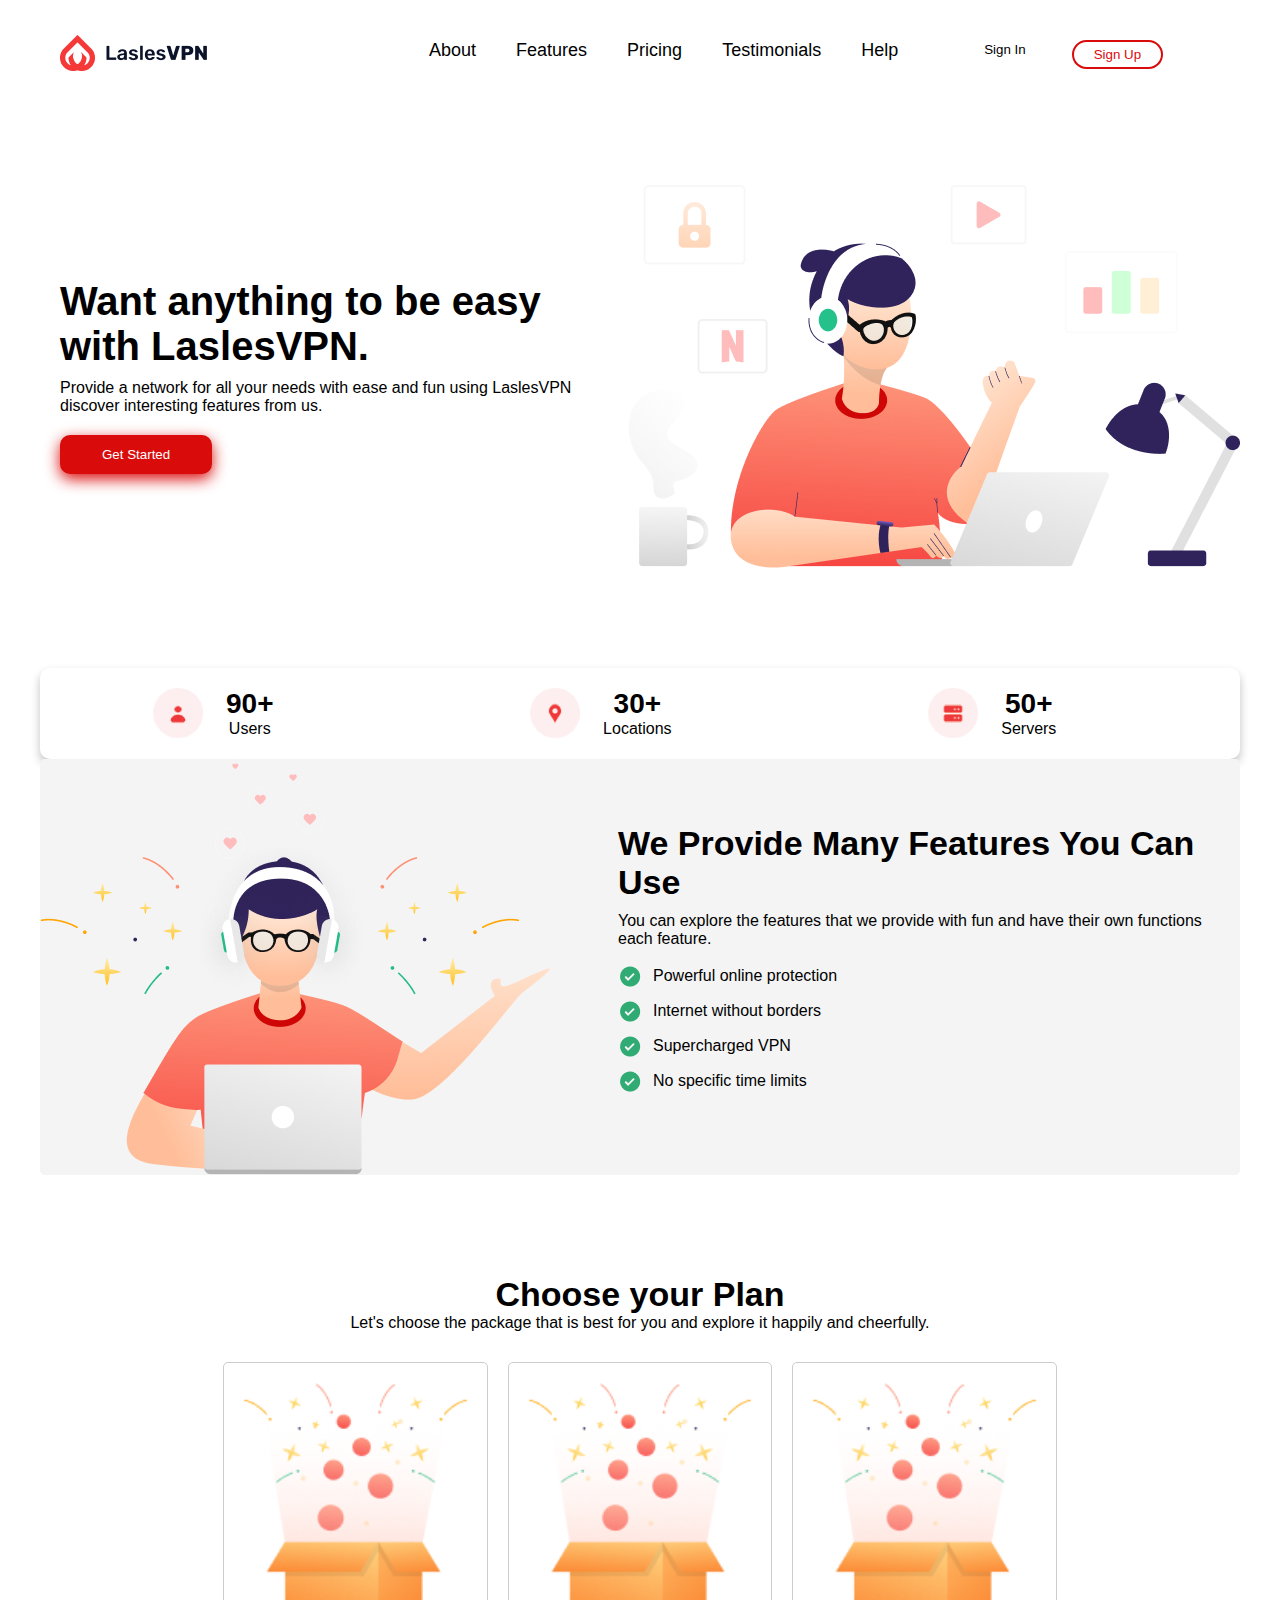
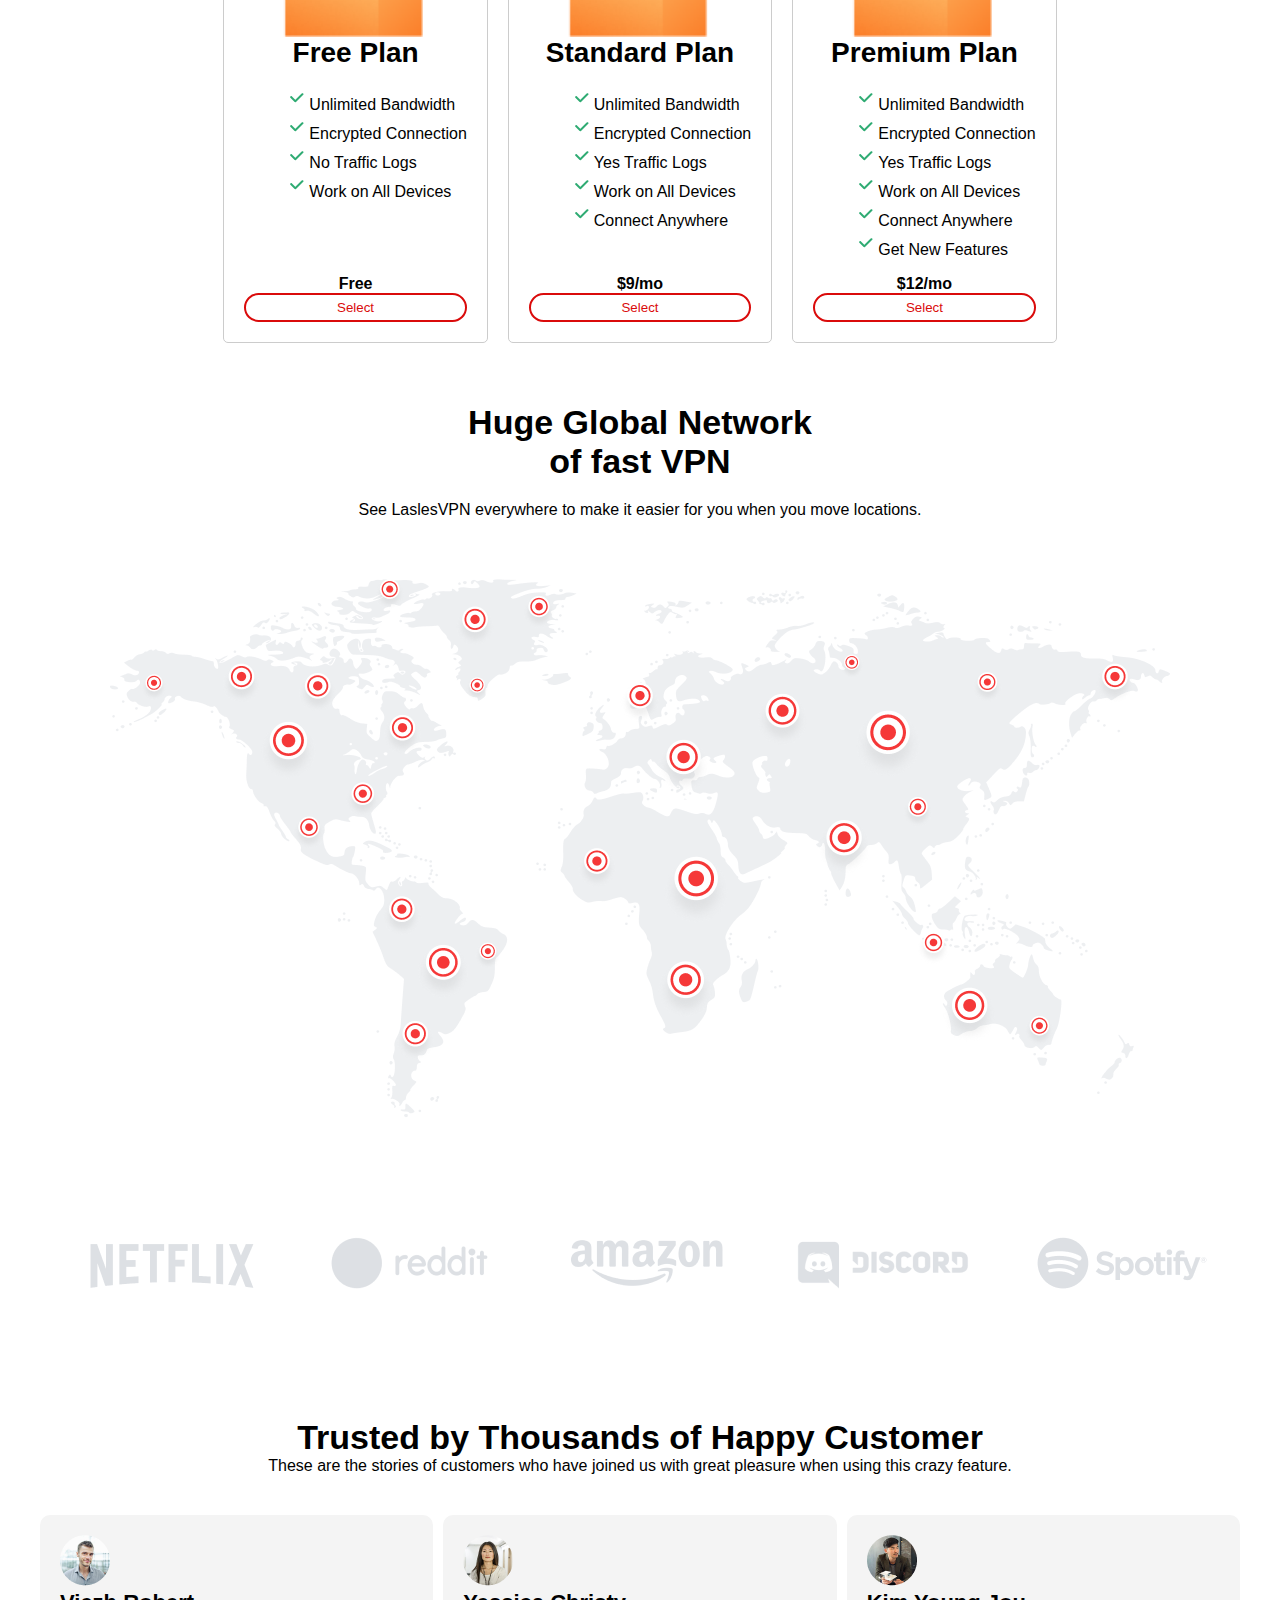
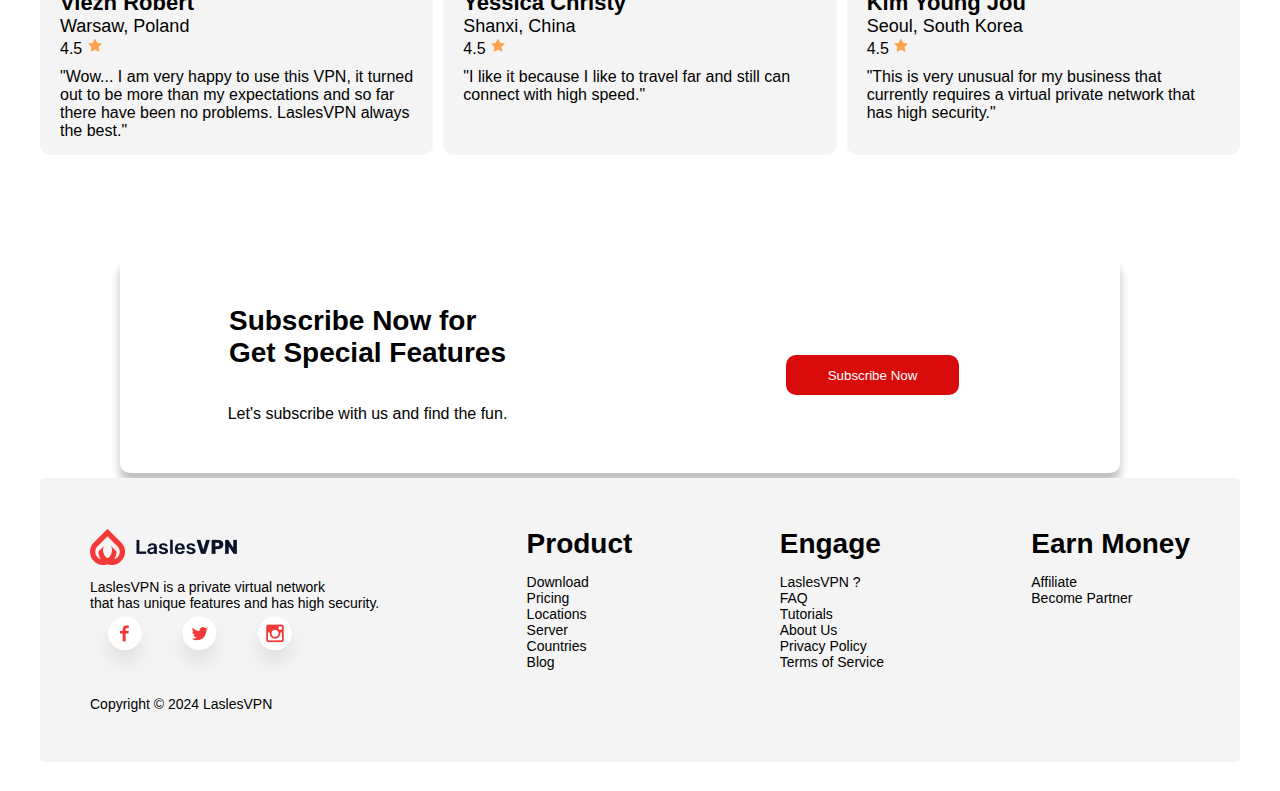
==== commit 9c1d7f14: "adds media querie" ====
--- a/index.html
+++ b/index.html
@@ -27,6 +27,8 @@
                         <li><a href="#">Pricing</a></li>
                         <li><a href="#">Testimonials</a></li>
                         <li><a href="#">Help</a></li>
+                    </ul>
+                    <ul>
                         <li><button type="button" class="si-button">Sign In</button></li>
                         <li><button type="button" class="su-button">Sign Up</button></li>
                     </ul>
--- a/css/main.css
+++ b/css/main.css
@@ -48,13 +48,13 @@
     padding: 5px;
     z-index: 1000;
     text-decoration: none;
-  }
+}
 
 
 .skip-link:focus {
     top: 0;
-  }
-  
+}
+
 /* Styling the global container */
 .container {
     max-width: 1200px;
@@ -88,10 +88,13 @@
     align-items: center;
 }
 
+.nav nav {
+    display: flex;
+}
+
 .nav nav ul {
     display: flex;
     list-style: none;
-    justify-content: space-between;
 }
 
 .nav nav ul li {
@@ -102,11 +105,6 @@
 .nav img {
     margin-right: 180px;
     margin-left: 20px;
-}
-
-/* Adjusting the margin to add space between "Help" and "Sign In" */
-.nav nav ul li:nth-child(5) {
-    margin-right: 110px;
 }
 
 /* Styling Sign In & Sign Up buttons */
@@ -506,6 +504,7 @@
     border-radius: 10px;
     box-shadow: 0 0 10px #c1c1c1
 }
+
 dl {
     margin-top: 30px;
 }
@@ -520,37 +519,30 @@
     margin-bottom: 20px;
 }
 
-.vpnfeatures {
-    margin: 100px;
-}
-
-.vpnfeatures img {
+.featureslist img {
     max-width: 50%;
     border-radius: 5px;
-}
-
-
-
-
-
-/* Add media query for smaller screen sizes */
+    padding-left: 25%;
+}
+
+/* CSS for smaller screens */
 @media only screen and (max-width: 768px) {
 
-    /* Adjust font sizes */
+    /* Adjusting global font sizes */
     h1 {
         font-size: 32px;
     }
 
     h2 {
-        font-size: 26px;
+        font-size: 28px;
     }
 
     h3 {
-        font-size: 22px;
+        font-size: 24px;
     }
 
     h4 {
-        font-size: 18px;
+        font-size: 20px;
     }
 
     h5 {
@@ -561,141 +553,99 @@
         font-size: 14px;
     }
 
-    /* Adjust margins and paddings */
+    /* Adjusting margins */
+    .container {
+        padding: 0.5em;
+    }
+
+    /* Adjusting nav */
     .nav img {
-        margin-right: 20px;
-    }
-
-    .nav nav {
-        display: none;
-        width: 100%;
-        text-align: center;
-        position: absolute;
-        top: 60px;
-        left: 0;
-        background-color: #fff;
-        z-index: 1;
-    }
-
-    .nav nav ul {
-        padding: 0;
-        margin: 0;
+        margin-right: 10px;
+        margin-left: 10px;
+    }
+
+    .nav ul {
+        flex-direction: column;
+        align-items: center;
+    }
+
+    .nav ul li {
+        margin: 10px 0;
     }
 
     .nav nav ul li {
-        margin: 10px 0;
-    }
-
-    .nav nav {
-        display: flex;
+        margin-right: 0;
+    }
+
+    .nav {
+        flex-direction: column;
         align-items: center;
     }
 
-    .nav nav ul {
-        list-style: none;
-        display: flex;
-        margin-left: auto;
-    }
-
-    .nav nav ul li {
-        margin-right: 10px;
-    }
-
-    .nav nav ul li:nth-child(5) {
-        margin-right: 100px;
-    }
-
-
-    .nav a {
-        text-decoration: none;
-        color: black;
-        font-size: 18px;
-    }
-
-    .nav a:hover {
-        color: #DA0B0B;
-    }
-
-    /* Adjust banner content */
+    /* Adjusting banner */
     .banner {
         flex-direction: column;
-        text-align: center;
         padding: 50px 0;
     }
 
     .banner img {
         max-width: 80%;
-        margin: 20px auto;
     }
 
     .banner-content {
-        padding: 0 20px;
-    }
-
-    /* Adjust features section */
+        padding: 20px;
+    }
+
+    /* Adjusting network images */
+    .network img {
+        max-width: 100%;
+    }
+
+    /* Adjusting features */
     .features {
         flex-direction: column;
     }
 
     .features img {
         max-width: 80%;
-        margin: 20px auto;
-    }
-
-    /* Adjust plan cards */
+        margin-bottom: 20px;
+    }
+
+    /* Adjusting plan cards */
     .plan-card {
-        width: 80%;
+        width: 90%;
         margin: 10px auto;
     }
 
-    /* Adjust testimonial cards */
-    .testimonial-card {
-        width: 80%;
-    }
-
-    /* Adjust subscribe section */
+    /* Adjusting testimonial section */
+    .testimonial-card .card-content {
+        padding: 20px;
+        background-color: #f4f4f4;
+        border-radius: 10px;
+        height: 300px;
+    }
+
+    /* Adjusting subscribe section */
     .subscribe {
         grid-template-columns: 1fr;
+        grid-template-rows: 2fr;
     }
 
     .sub-button {
-        margin-top: 20px;
-    }
-
-    /* Footer adjustments */
+        grid-column: 1;
+        grid-row: 3;
+        margin-top: 0;
+        margin-bottom: 20px;
+    }
+
+    /* Adjusting footer */
     .footer {
         flex-direction: column;
         padding: 20px;
     }
 
-    .footer-links {
-        margin-bottom: 20px;
-    }
-
-    .about-container {
-        margin: 50px;
-        display: flex;
-        flex-direction: column;
-        align-items: center;
-        padding: 50px 20px;
-        border-radius: 10px;
-        box-shadow: 0 0 10px rgba(0, 0, 0, 0.1);
-    }
-    
-    .about-container img {
-        max-width: 100%;
-        border-radius: 5px;
-        margin-bottom: 20px;
-    }
-    
-    .about {
-        max-width: 100%;
-        padding: 0 20px;
-        text-align: center;
-    }
-    
-    .about-container p {
-        padding-top: 10px;
-        text-align: justify;
-    }
+    /* about.html styles */
+.about-container {
+    margin: 50px;
+}
 }